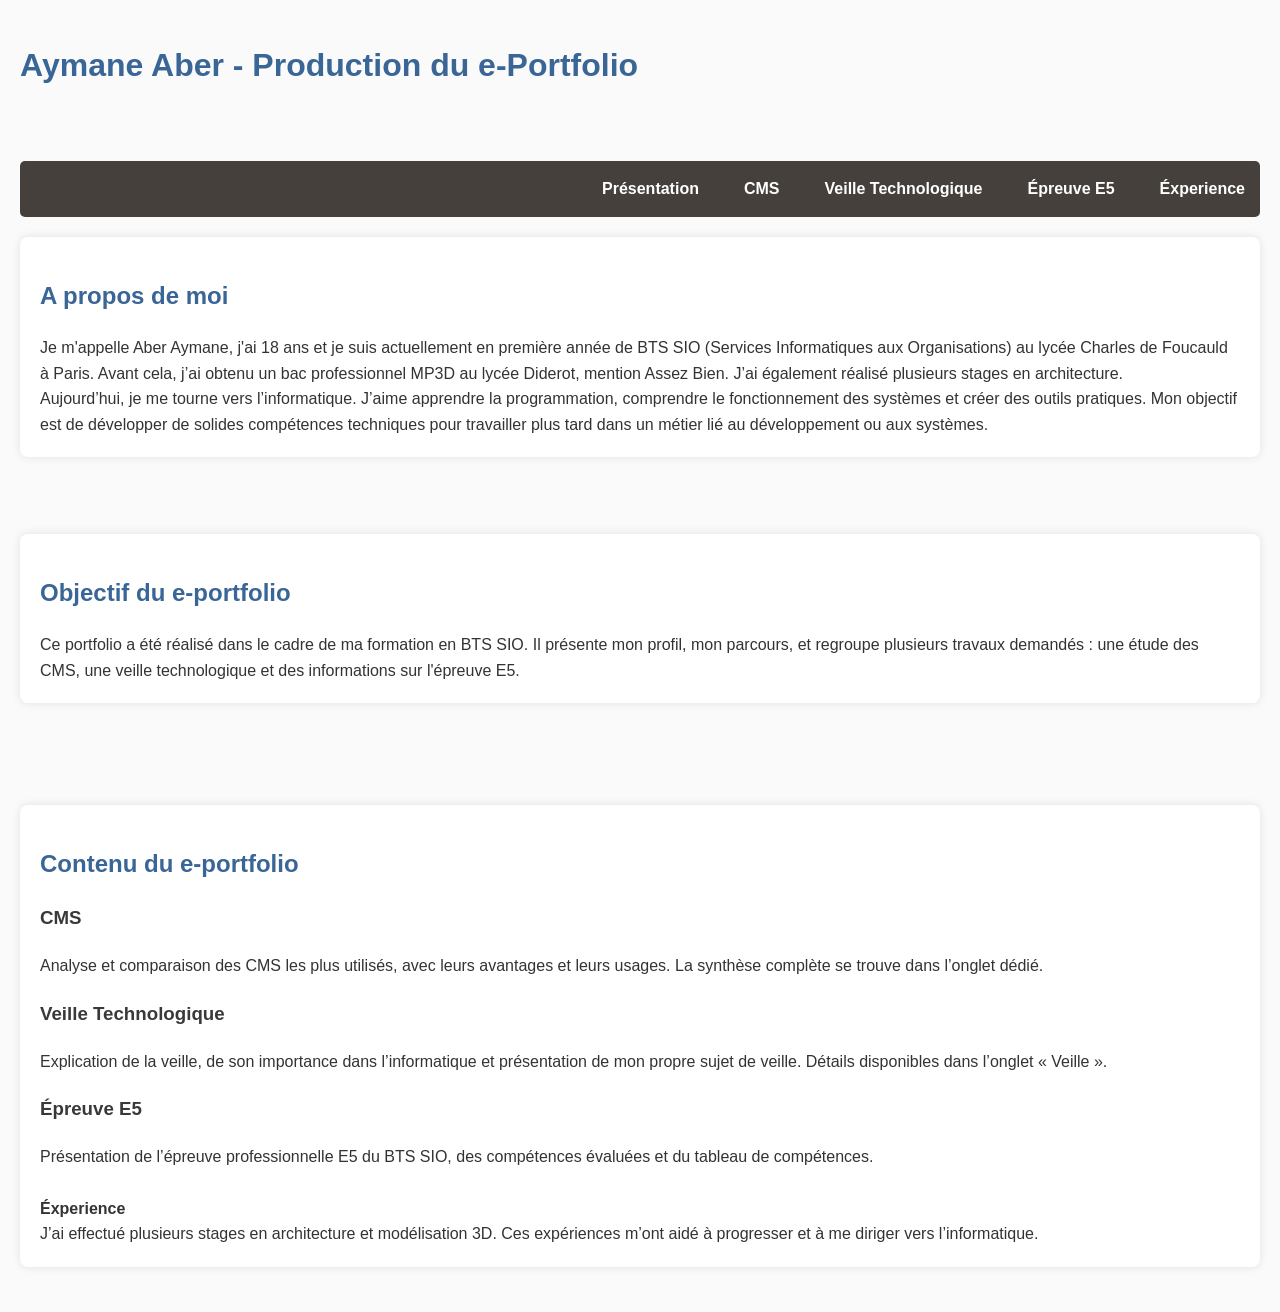
==== index.html @ 452364fb "f" ====
<!DOCTYPE html>
<html lang="fr">
<head>
    <meta charset="UTF-8">
    <meta name="viewport" content="width=device-width, initial-scale=1.0">
    <title>Portfolio Aymane Aber </title>

    <h1 style = "color: rgb(57, 102, 150);" >Aymane Aber -  Production du e-Portfolio </h1>
    <h2 style=" color:rgb(57, 102, 150);  font: sans-serif; font-size: 40px;">
        <h3 style="color:rgb(57, 102, 150);" >  <br></h3>
    </h2>
    <link rel="stylesheet" href="couleur.css">

</head>
<body>

    <nav>
        <ul>
            <li><a href="index.html">Présentation</a></li>
            <li><a href="cms.html">CMS</a></li>
            <li><a href="veille.html">Veille Technologique</a></li>
            <li><a href="e5.html">Épreuve E5</a></li>
            <li><a href="exp.html">Éxperience</a></li>
            
        </ul>
    </nav>
    
    
    <section>
        <h2 style="color: rgb(57, 102, 150);"
        >A propos de moi</h2>

       
        <p>
            Je m'appelle Aber Aymane, j'ai 18 ans et je suis actuellement en première année de BTS SIO
            (Services Informatiques aux Organisations) au lycée Charles de Foucauld à Paris.
            Avant cela, j’ai obtenu un bac professionnel MP3D au lycée Diderot, mention Assez Bien.
            J’ai également réalisé plusieurs stages en architecture.
        </p>
    
        <p>
            Aujourd’hui, je me tourne vers l’informatique. J’aime apprendre la programmation, comprendre le
            fonctionnement des systèmes et créer des outils pratiques. Mon objectif est de développer de
            solides compétences techniques pour travailler plus tard dans un métier lié au développement ou
            aux systèmes.
        </p>

    </section>
<br>
<br>

    <section>
        <h2 style = "color :rgb(57, 102, 150);" >Objectif du e-portfolio</h2>
        <p>
            Ce portfolio a été réalisé dans le cadre de ma formation en BTS SIO. Il présente mon profil, mon
            parcours, et regroupe plusieurs travaux demandés : une étude des CMS, une veille technologique et
            des informations sur l'épreuve E5.
        </p>
    </section>
    <br>
    <br>
    <br>

    <section>
        <h2 style="color: rgb(57, 102, 150);"> Contenu du e-portfolio</h2>
    
        <h3> CMS</h3>
        <p>
            Analyse et comparaison des CMS les plus utilisés, avec leurs avantages et leurs usages.
            La synthèse complète se trouve dans l’onglet dédié.
        </p>
    
        <h3> Veille Technologique</h3>
        <p>
            Explication de la veille, de son importance dans l’informatique et présentation de mon propre
            sujet de veille. Détails disponibles dans l’onglet « Veille ».
        </p>
    
        <h3> Épreuve E5</h3>
        <p>
            Présentation de l’épreuve professionnelle E5 du BTS SIO, des compétences évaluées et du tableau
            de compétences.
        </p>
        <br>

        <h4> Éxperience</h4>
        <p>
            J’ai effectué plusieurs stages en architecture et modélisation 3D. Ces expériences
             m’ont aidé à progresser et à me diriger vers l’informatique.
        </p>
    </section>
---- couleur.css ----
/* ------------------------------
   RESET BASIQUE
--------------------------------*/
* {
    margin: 0;
    padding: 0;
    box-sizing: border-box;
}

/* ------------------------------
   STYLES GÉNÉRAUX
--------------------------------*/
body {
    font-family: Arial, sans-serif;
    background: #fafafa;
    color: #333;
    line-height: 1.6;
    padding: 20px;
}

/* ------------------------------
   NAVIGATION
--------------------------------*/
nav {
    background: #46403c;
    padding: 15px;
    margin-bottom: 20px;
    border-radius: 5px;
}

nav ul {
    display: flex;
    list-style: none;
    gap: 25px;
    justify-content: flex-end;
}

nav ul li a {
    color: white;
    text-decoration: none;
    font-weight: bold;
}

nav ul li a:hover {
    text-decoration: underline;
}

/* ------------------------------
   TITRES
--------------------------------*/
h1, h2, h3 {
    color: #3b3839;
    margin-bottom: 20px;
    margin-top: 20px;
}

/* ------------------------------
   SECTIONS
--------------------------------*/
section {
    background: white;
    padding: 20px;
    border-radius: 8px;
    margin-bottom: 25px;
    box-shadow: 0 0 10px rgba(0,0,0,0.1);
}

/* ------------------------------
   LISTES
--------------------------------*/
ul, li {
    margin-left: 20px;
}

/* ------------------------------
   TABLEAUX / IMAGES
--------------------------------*/
img {
    max-width: 100%;
    display: block;
    margin: auto;
}
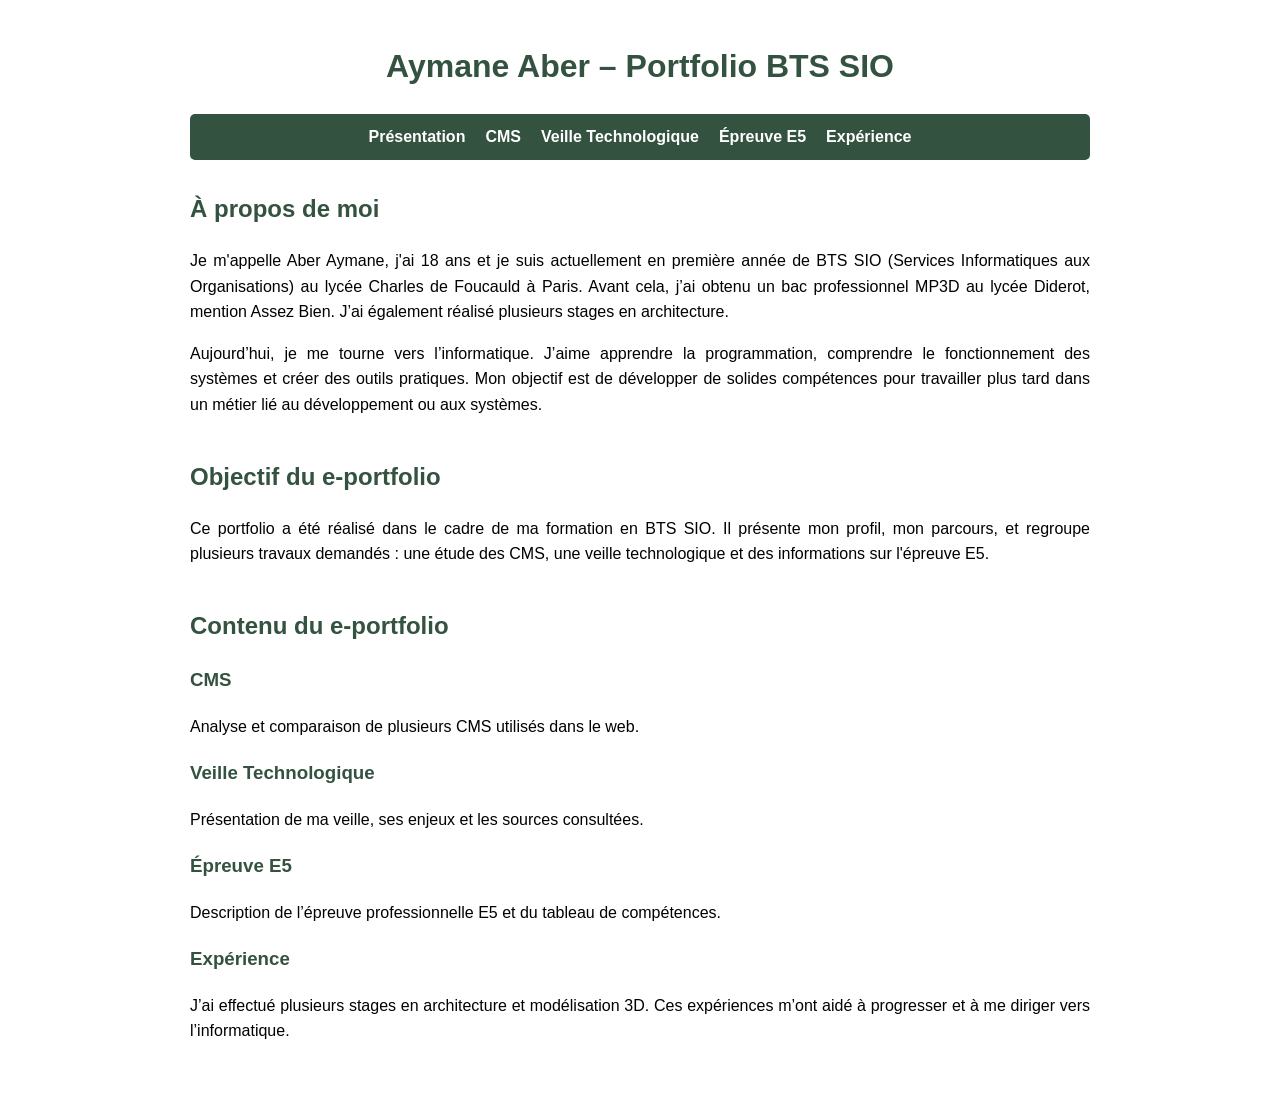
==== commit e88507b1: "changement" ====
--- a/index.html
+++ b/index.html
@@ -3,16 +3,17 @@
 <head>
     <meta charset="UTF-8">
     <meta name="viewport" content="width=device-width, initial-scale=1.0">
-    <title>Portfolio Aymane Aber </title>
+    <title>Portfolio • Aymane Aber</title>
 
-    <h1 style = "color: rgb(57, 102, 150);" >Aymane Aber -  Production du e-Portfolio </h1>
-    <h2 style=" color:rgb(57, 102, 150);  font: sans-serif; font-size: 40px;">
-        <h3 style="color:rgb(57, 102, 150);" >  <br></h3>
-    </h2>
     <link rel="stylesheet" href="couleur.css">
+</head>
 
-</head>
 <body>
+    <header>
+        <h1 style="color: rgb(51, 82, 64); text-align:center;">
+            Aymane Aber – Portfolio BTS SIO
+        </h1>
+    </header>
 
     <nav>
         <ul>
@@ -20,84 +21,58 @@
             <li><a href="cms.html">CMS</a></li>
             <li><a href="veille.html">Veille Technologique</a></li>
             <li><a href="e5.html">Épreuve E5</a></li>
-            <li><a href="exp.html">Éxperience</a></li>
-            
+            <li><a href="exp.html">Expérience</a></li>
         </ul>
     </nav>
-    
-    
+
     <section>
-        <h2 style="color: rgb(57, 102, 150);"
-        >A propos de moi</h2>
+        <h2 style="color: rgb(51, 82, 64);">À propos de moi</h2>
 
-       
         <p>
-            Je m'appelle Aber Aymane, j'ai 18 ans et je suis actuellement en première année de BTS SIO
-            (Services Informatiques aux Organisations) au lycée Charles de Foucauld à Paris.
+            Je m'appelle Aber Aymane, j'ai 18 ans et je suis actuellement en première année de
+            BTS SIO (Services Informatiques aux Organisations) au lycée Charles de Foucauld à Paris.
             Avant cela, j’ai obtenu un bac professionnel MP3D au lycée Diderot, mention Assez Bien.
             J’ai également réalisé plusieurs stages en architecture.
         </p>
-    
+
         <p>
-            Aujourd’hui, je me tourne vers l’informatique. J’aime apprendre la programmation, comprendre le
-            fonctionnement des systèmes et créer des outils pratiques. Mon objectif est de développer de
-            solides compétences techniques pour travailler plus tard dans un métier lié au développement ou
-            aux systèmes.
+            Aujourd’hui, je me tourne vers l’informatique. J’aime apprendre la programmation,
+            comprendre le fonctionnement des systèmes et créer des outils pratiques. Mon objectif
+            est de développer de solides compétences pour travailler plus tard dans un métier lié
+            au développement ou aux systèmes.
         </p>
+    </section>
 
-    </section>
-<br>
-<br>
 
     <section>
-        <h2 style = "color :rgb(57, 102, 150);" >Objectif du e-portfolio</h2>
+        <h2 style="color:rgb(51, 82, 64);">Objectif du e-portfolio</h2>
+
         <p>
-            Ce portfolio a été réalisé dans le cadre de ma formation en BTS SIO. Il présente mon profil, mon
-            parcours, et regroupe plusieurs travaux demandés : une étude des CMS, une veille technologique et
-            des informations sur l'épreuve E5.
+            Ce portfolio a été réalisé dans le cadre de ma formation en BTS SIO. Il présente mon
+            profil, mon parcours, et regroupe plusieurs travaux demandés : une étude des CMS,
+            une veille technologique et des informations sur l'épreuve E5.
         </p>
     </section>
-    <br>
-    <br>
-    <br>
+
 
     <section>
-        <h2 style="color: rgb(57, 102, 150);"> Contenu du e-portfolio</h2>
-    
-        <h3> CMS</h3>
-        <p>
-            Analyse et comparaison des CMS les plus utilisés, avec leurs avantages et leurs usages.
-            La synthèse complète se trouve dans l’onglet dédié.
-        </p>
-    
-        <h3> Veille Technologique</h3>
-        <p>
-            Explication de la veille, de son importance dans l’informatique et présentation de mon propre
-            sujet de veille. Détails disponibles dans l’onglet « Veille ».
-        </p>
-    
-        <h3> Épreuve E5</h3>
-        <p>
-            Présentation de l’épreuve professionnelle E5 du BTS SIO, des compétences évaluées et du tableau
-            de compétences.
-        </p>
-        <br>
+        <h2 style="color:rgb(51, 82, 64);">Contenu du e-portfolio</h2>
 
-        <h4> Éxperience</h4>
+        <h3>CMS</h3>
+        <p>Analyse et comparaison de plusieurs CMS utilisés dans le web.</p>
+
+        <h3>Veille Technologique</h3>
+        <p>Présentation de ma veille, ses enjeux et les sources consultées.</p>
+
+        <h3>Épreuve E5</h3>
+        <p>Description de l’épreuve professionnelle E5 et du tableau de compétences.</p>
+
+        <h3>Expérience</h3>
         <p>
             J’ai effectué plusieurs stages en architecture et modélisation 3D. Ces expériences
-             m’ont aidé à progresser et à me diriger vers l’informatique.
+            m’ont aidé à progresser et à me diriger vers l’informatique.
         </p>
     </section>
-    
-   
-   
-   
-   
-   
-   
-   
-   
-   
-   
- +
+</body>
+</html>
--- a/couleur.css
+++ b/couleur.css
@@ -1,82 +1,49 @@
-/* ------------------------------
-   RESET BASIQUE
---------------------------------*/
-* {
-    margin: 0;
-    padding: 0;
-    box-sizing: border-box;
-}
-
-/* ------------------------------
-   STYLES GÉNÉRAUX
---------------------------------*/
 body {
+    margin: auto;
+    max-width: 900px;
     font-family: Arial, sans-serif;
-    background: #fafafa;
-    color: #333;
     line-height: 1.6;
     padding: 20px;
 }
 
-/* ------------------------------
-   NAVIGATION
---------------------------------*/
+/* --- NAVIGATION --- */
 nav {
-    background: #46403c;
-    padding: 15px;
-    margin-bottom: 20px;
+    background: rgb(51, 82, 64);
+    padding: 10px;
+    margin-bottom: 30px;
     border-radius: 5px;
 }
 
 nav ul {
     display: flex;
+    justify-content: center;
+    gap: 20px;
     list-style: none;
-    gap: 25px;
-    justify-content: flex-end;
+    padding: 0;
+    margin: 0;
 }
 
-nav ul li a {
+nav a {
     color: white;
     text-decoration: none;
     font-weight: bold;
 }
 
-nav ul li a:hover {
+nav a:hover {
     text-decoration: underline;
 }
 
-/* ------------------------------
-   TITRES
---------------------------------*/
+/* --- TITRES --- */
 h1, h2, h3 {
-    color: #3b3839;
-    margin-bottom: 20px;
-    margin-top: 20px;
+    color:rgb(51, 82, 64); 
 }
 
-/* ------------------------------
-   SECTIONS
---------------------------------*/
+/* --- SECTIONS --- */
 section {
-    background: white;
-    padding: 20px;
-    border-radius: 8px;
-    margin-bottom: 25px;
-    box-shadow: 0 0 10px rgba(0,0,0,0.1);
+    margin-bottom: 40px;
 }
 
-/* ------------------------------
-   LISTES
---------------------------------*/
-ul, li {
-    margin-left: 20px;
+/* --- PARAGRAPHES --- */
+p {
+    text-align: justify;
 }
-
-/* ------------------------------
-   TABLEAUX / IMAGES
---------------------------------*/
-img {
-    max-width: 100%;
-    display: block;
-    margin: auto;
-}
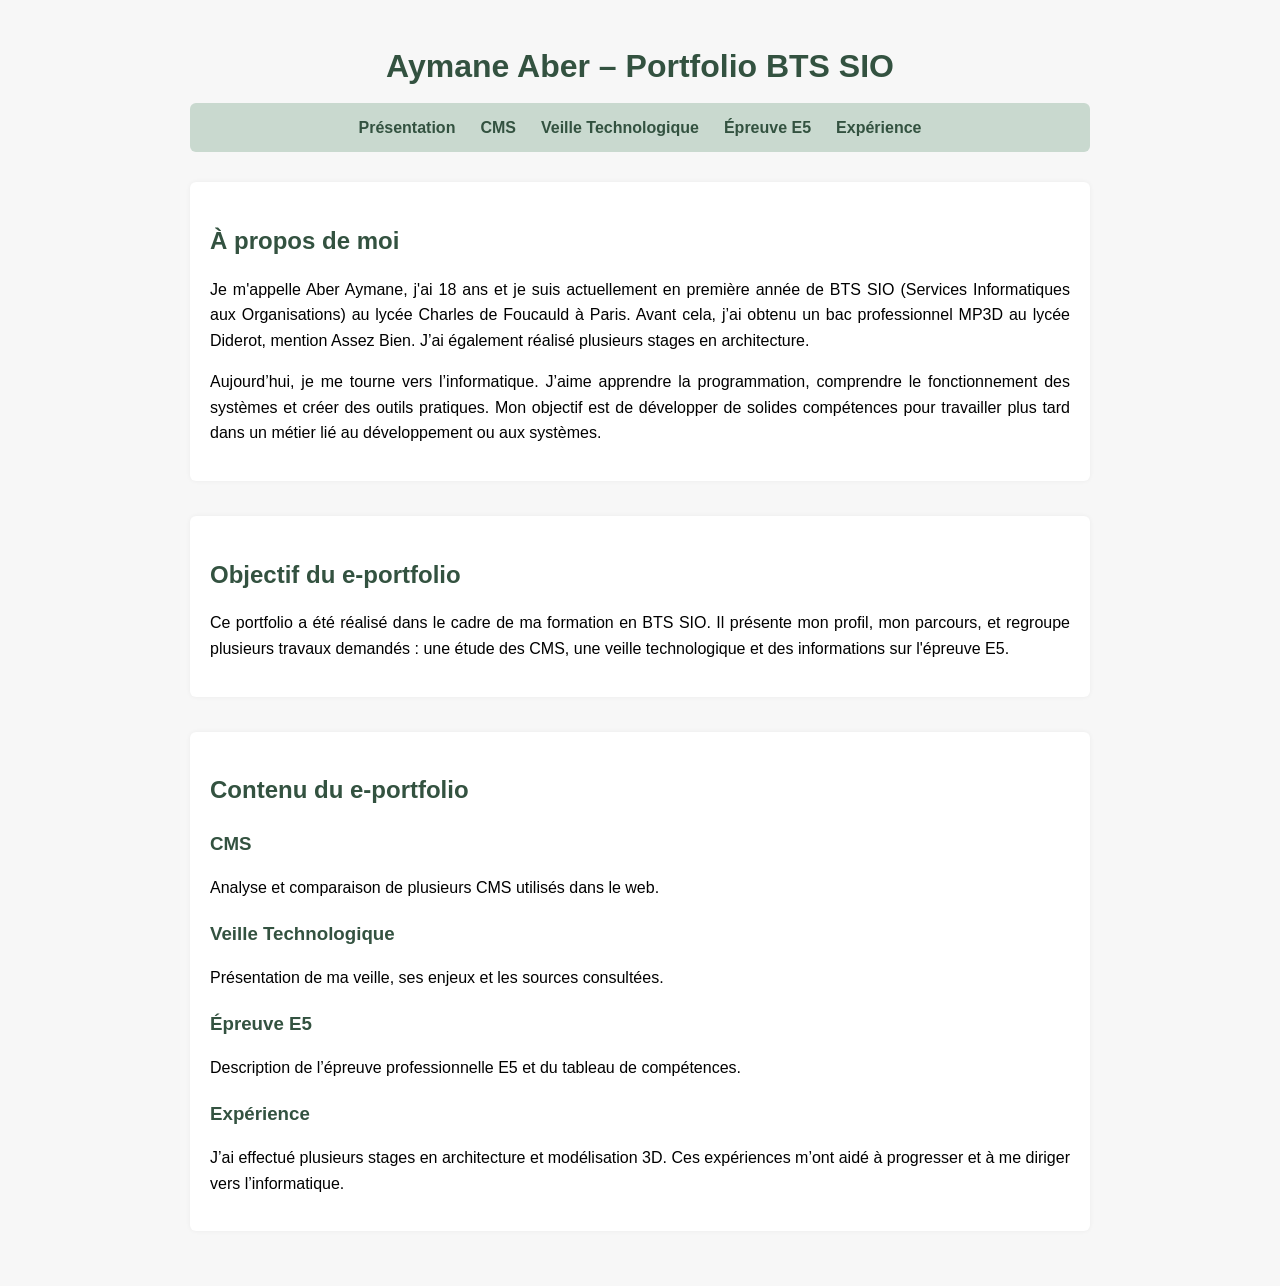
==== commit 26aed93e: "f" ====
--- a/index.html
+++ b/index.html
@@ -5,7 +5,8 @@
     <meta name="viewport" content="width=device-width, initial-scale=1.0">
     <title>Portfolio • Aymane Aber</title>
 
-    <link rel="stylesheet" href="couleur.css">
+    <link rel="stylesheet" href="couleur.css?v=2">
+
 </head>
 
 <body>
--- a/couleur.css
+++ b/couleur.css
@@ -1,49 +1,54 @@
+
 body {
     margin: auto;
     max-width: 900px;
     font-family: Arial, sans-serif;
+    background-color: #f7f7f7;   /* fond léger */
     line-height: 1.6;
     padding: 20px;
 }
 
-/* --- NAVIGATION --- */
+h1, h2, h3, h4 {
+    color: rgb(51, 82, 64); /* ton vert */
+    margin-bottom: 10px;
+}
 nav {
-    background: rgb(51, 82, 64);
-    padding: 10px;
+    background-color: #c9d9cf; /* vert clair très doux */
+    padding: 12px;
+    border-radius: 6px;
     margin-bottom: 30px;
-    border-radius: 5px;
 }
-
 nav ul {
+    list-style: none;
     display: flex;
     justify-content: center;
-    gap: 20px;
-    list-style: none;
+    gap: 25px;
+    margin: 0;
     padding: 0;
-    margin: 0;
 }
 
 nav a {
-    color: white;
     text-decoration: none;
+    color: rgb(51, 82, 64);
     font-weight: bold;
 }
 
 nav a:hover {
-    text-decoration: underline;
+    opacity: 0.7;
+}
+section {
+    background: white;
+    padding: 20px;
+    border-radius: 6px;
+    margin-bottom: 35px;
+    box-shadow: 0 0 5px rgba(0, 0, 0, 0.05);
 }
 
-/* --- TITRES --- */
-h1, h2, h3 {
-    color:rgb(51, 82, 64); 
+p {
+    text-align: justify;
+    margin-bottom: 15px;
 }
 
-/* --- SECTIONS --- */
-section {
-    margin-bottom: 40px;
+ul, ol {
+    margin-bottom: 15px;
 }
-
-/* --- PARAGRAPHES --- */
-p {
-    text-align: justify;
-}
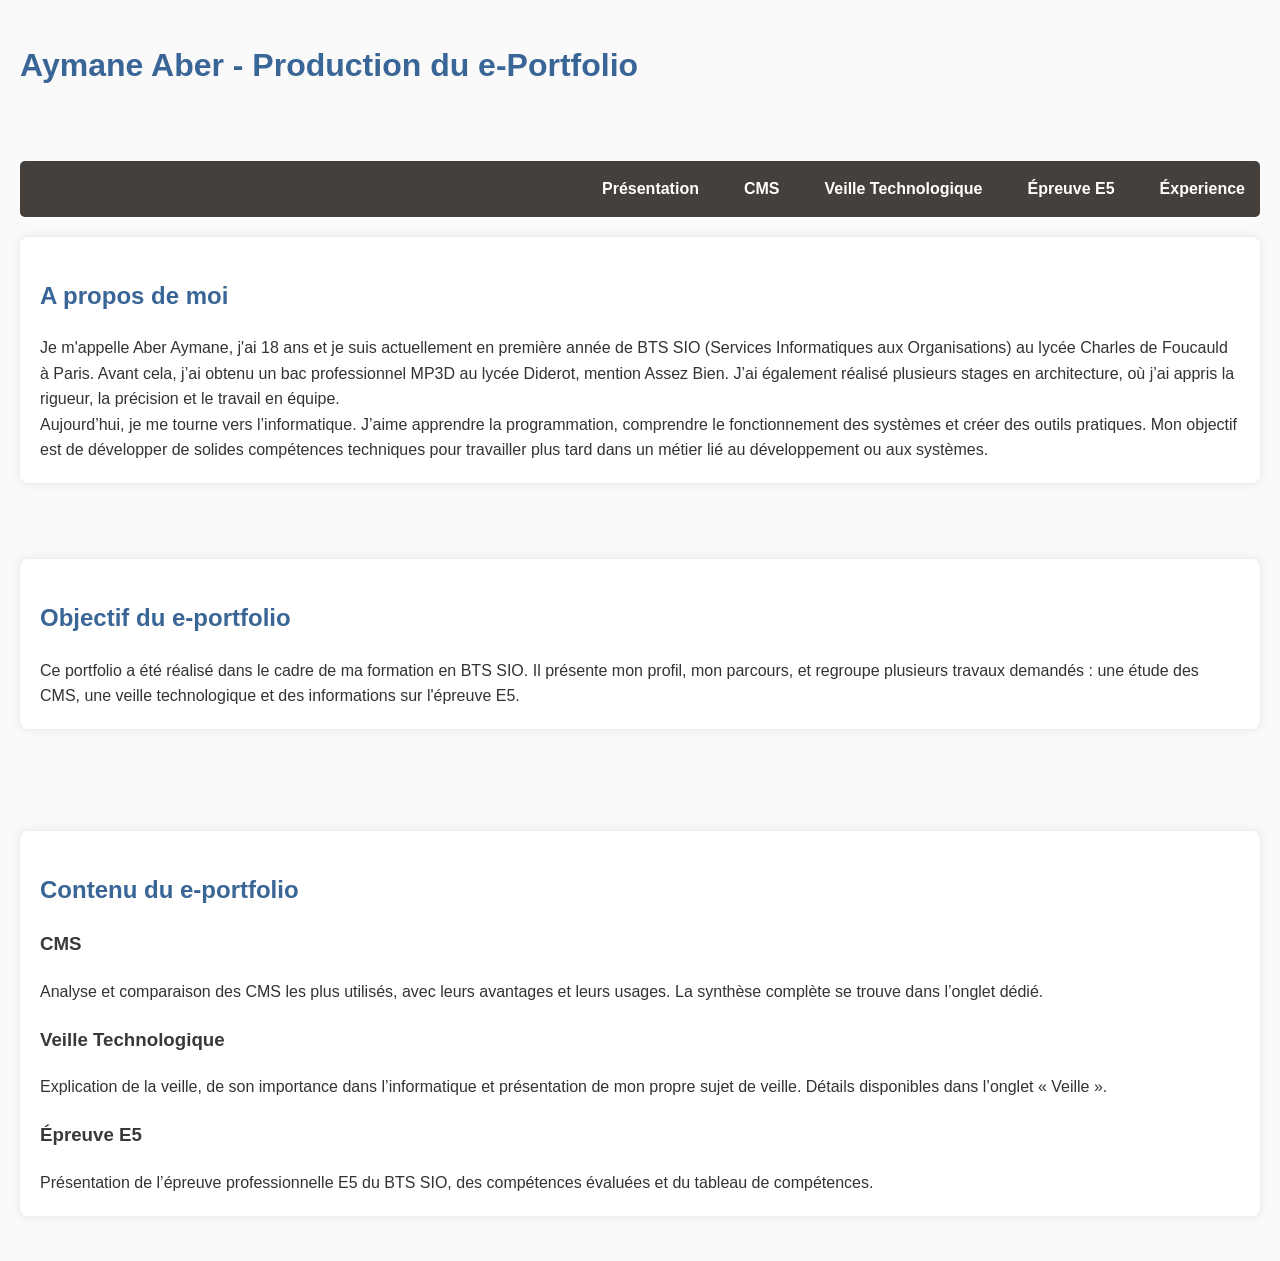
==== commit 005cb157: "fix" ====
--- a/index.html
+++ b/index.html
@@ -3,18 +3,16 @@
 <head>
     <meta charset="UTF-8">
     <meta name="viewport" content="width=device-width, initial-scale=1.0">
-    <title>Portfolio • Aymane Aber</title>
+    <title>Portfolio Aymane Aber </title>
 
-    <link rel="stylesheet" href="couleur.css?v=2">
+    <h1 style = "color: rgb(57, 102, 150);" >Aymane Aber -  Production du e-Portfolio </h1>
+    <h2 style=" color:rgb(57, 102, 150);  font: sans-serif; font-size: 40px;">
+        <h3 style="color:rgb(57, 102, 150);" >  <br></h3>
+    </h2>
+    <link rel="stylesheet" href="couleur.css">
 
 </head>
-
 <body>
-    <header>
-        <h1 style="color: rgb(51, 82, 64); text-align:center;">
-            Aymane Aber – Portfolio BTS SIO
-        </h1>
-    </header>
 
     <nav>
         <ul>
@@ -22,58 +20,78 @@
             <li><a href="cms.html">CMS</a></li>
             <li><a href="veille.html">Veille Technologique</a></li>
             <li><a href="e5.html">Épreuve E5</a></li>
-            <li><a href="exp.html">Expérience</a></li>
+            <li><a href="exp.html">Éxperience</a></li>
+            
         </ul>
     </nav>
+    
+    
+    <section>
+        <h2 style="color: rgb(57, 102, 150);"
+        >A propos de moi</h2>
+
+       
+        <p>
+            Je m'appelle Aber Aymane, j'ai 18 ans et je suis actuellement en première année de BTS SIO
+            (Services Informatiques aux Organisations) au lycée Charles de Foucauld à Paris.
+            Avant cela, j’ai obtenu un bac professionnel MP3D au lycée Diderot, mention Assez Bien.
+            J’ai également réalisé plusieurs stages en architecture, où j’ai appris la rigueur, la précision
+            et le travail en équipe.
+        </p>
+    
+        <p>
+            Aujourd’hui, je me tourne vers l’informatique. J’aime apprendre la programmation, comprendre le
+            fonctionnement des systèmes et créer des outils pratiques. Mon objectif est de développer de
+            solides compétences techniques pour travailler plus tard dans un métier lié au développement ou
+            aux systèmes.
+        </p>
+
+    </section>
+<br>
+<br>
 
     <section>
-        <h2 style="color: rgb(51, 82, 64);">À propos de moi</h2>
-
+        <h2 style = "color :rgb(57, 102, 150);" >Objectif du e-portfolio</h2>
         <p>
-            Je m'appelle Aber Aymane, j'ai 18 ans et je suis actuellement en première année de
-            BTS SIO (Services Informatiques aux Organisations) au lycée Charles de Foucauld à Paris.
-            Avant cela, j’ai obtenu un bac professionnel MP3D au lycée Diderot, mention Assez Bien.
-            J’ai également réalisé plusieurs stages en architecture.
-        </p>
-
-        <p>
-            Aujourd’hui, je me tourne vers l’informatique. J’aime apprendre la programmation,
-            comprendre le fonctionnement des systèmes et créer des outils pratiques. Mon objectif
-            est de développer de solides compétences pour travailler plus tard dans un métier lié
-            au développement ou aux systèmes.
+            Ce portfolio a été réalisé dans le cadre de ma formation en BTS SIO. Il présente mon profil, mon
+            parcours, et regroupe plusieurs travaux demandés : une étude des CMS, une veille technologique et
+            des informations sur l'épreuve E5.
         </p>
     </section>
-
+    <br>
+    <br>
+    <br>
 
     <section>
-        <h2 style="color:rgb(51, 82, 64);">Objectif du e-portfolio</h2>
-
+        <h2 style="color: rgb(57, 102, 150);"> Contenu du e-portfolio</h2>
+    
+        <h3> CMS</h3>
         <p>
-            Ce portfolio a été réalisé dans le cadre de ma formation en BTS SIO. Il présente mon
-            profil, mon parcours, et regroupe plusieurs travaux demandés : une étude des CMS,
-            une veille technologique et des informations sur l'épreuve E5.
+            Analyse et comparaison des CMS les plus utilisés, avec leurs avantages et leurs usages.
+            La synthèse complète se trouve dans l’onglet dédié.
+        </p>
+    
+        <h3> Veille Technologique</h3>
+        <p>
+            Explication de la veille, de son importance dans l’informatique et présentation de mon propre
+            sujet de veille. Détails disponibles dans l’onglet « Veille ».
+        </p>
+    
+        <h3> Épreuve E5</h3>
+        <p>
+            Présentation de l’épreuve professionnelle E5 du BTS SIO, des compétences évaluées et du tableau
+            de compétences.
         </p>
     </section>
-
-
-    <section>
-        <h2 style="color:rgb(51, 82, 64);">Contenu du e-portfolio</h2>
-
-        <h3>CMS</h3>
-        <p>Analyse et comparaison de plusieurs CMS utilisés dans le web.</p>
-
-        <h3>Veille Technologique</h3>
-        <p>Présentation de ma veille, ses enjeux et les sources consultées.</p>
-
-        <h3>Épreuve E5</h3>
-        <p>Description de l’épreuve professionnelle E5 et du tableau de compétences.</p>
-
-        <h3>Expérience</h3>
-        <p>
-            J’ai effectué plusieurs stages en architecture et modélisation 3D. Ces expériences
-            m’ont aidé à progresser et à me diriger vers l’informatique.
-        </p>
-    </section>
-
-</body>
-</html>
+    
+   
+   
+   
+   
+   
+   
+   
+   
+   
+   
+ 
--- a/couleur.css
+++ b/couleur.css
@@ -1,54 +1,82 @@
+/* ------------------------------
+   RESET BASIQUE
+--------------------------------*/
+* {
+    margin: 0;
+    padding: 0;
+    box-sizing: border-box;
+}
 
+/* ------------------------------
+   STYLES GÉNÉRAUX
+--------------------------------*/
 body {
-    margin: auto;
-    max-width: 900px;
     font-family: Arial, sans-serif;
-    background-color: #f7f7f7;   /* fond léger */
+    background: #fafafa;
+    color: #333;
     line-height: 1.6;
     padding: 20px;
 }
 
-h1, h2, h3, h4 {
-    color: rgb(51, 82, 64); /* ton vert */
-    margin-bottom: 10px;
-}
+/* ------------------------------
+   NAVIGATION
+--------------------------------*/
 nav {
-    background-color: #c9d9cf; /* vert clair très doux */
-    padding: 12px;
-    border-radius: 6px;
-    margin-bottom: 30px;
-}
-nav ul {
-    list-style: none;
-    display: flex;
-    justify-content: center;
-    gap: 25px;
-    margin: 0;
-    padding: 0;
+    background: #46403c;
+    padding: 15px;
+    margin-bottom: 20px;
+    border-radius: 5px;
 }
 
-nav a {
+nav ul {
+    display: flex;
+    list-style: none;
+    gap: 25px;
+    justify-content: flex-end;
+}
+
+nav ul li a {
+    color: white;
     text-decoration: none;
-    color: rgb(51, 82, 64);
     font-weight: bold;
 }
 
-nav a:hover {
-    opacity: 0.7;
+nav ul li a:hover {
+    text-decoration: underline;
 }
+
+/* ------------------------------
+   TITRES
+--------------------------------*/
+h1, h2, h3 {
+    color: #3b3839;
+    margin-bottom: 20px;
+    margin-top: 20px;
+}
+
+/* ------------------------------
+   SECTIONS
+--------------------------------*/
 section {
     background: white;
     padding: 20px;
-    border-radius: 6px;
-    margin-bottom: 35px;
-    box-shadow: 0 0 5px rgba(0, 0, 0, 0.05);
+    border-radius: 8px;
+    margin-bottom: 25px;
+    box-shadow: 0 0 10px rgba(0,0,0,0.1);
 }
 
-p {
-    text-align: justify;
-    margin-bottom: 15px;
+/* ------------------------------
+   LISTES
+--------------------------------*/
+ul, li {
+    margin-left: 20px;
 }
 
-ul, ol {
-    margin-bottom: 15px;
+/* ------------------------------
+   TABLEAUX / IMAGES
+--------------------------------*/
+img {
+    max-width: 100%;
+    display: block;
+    margin: auto;
 }
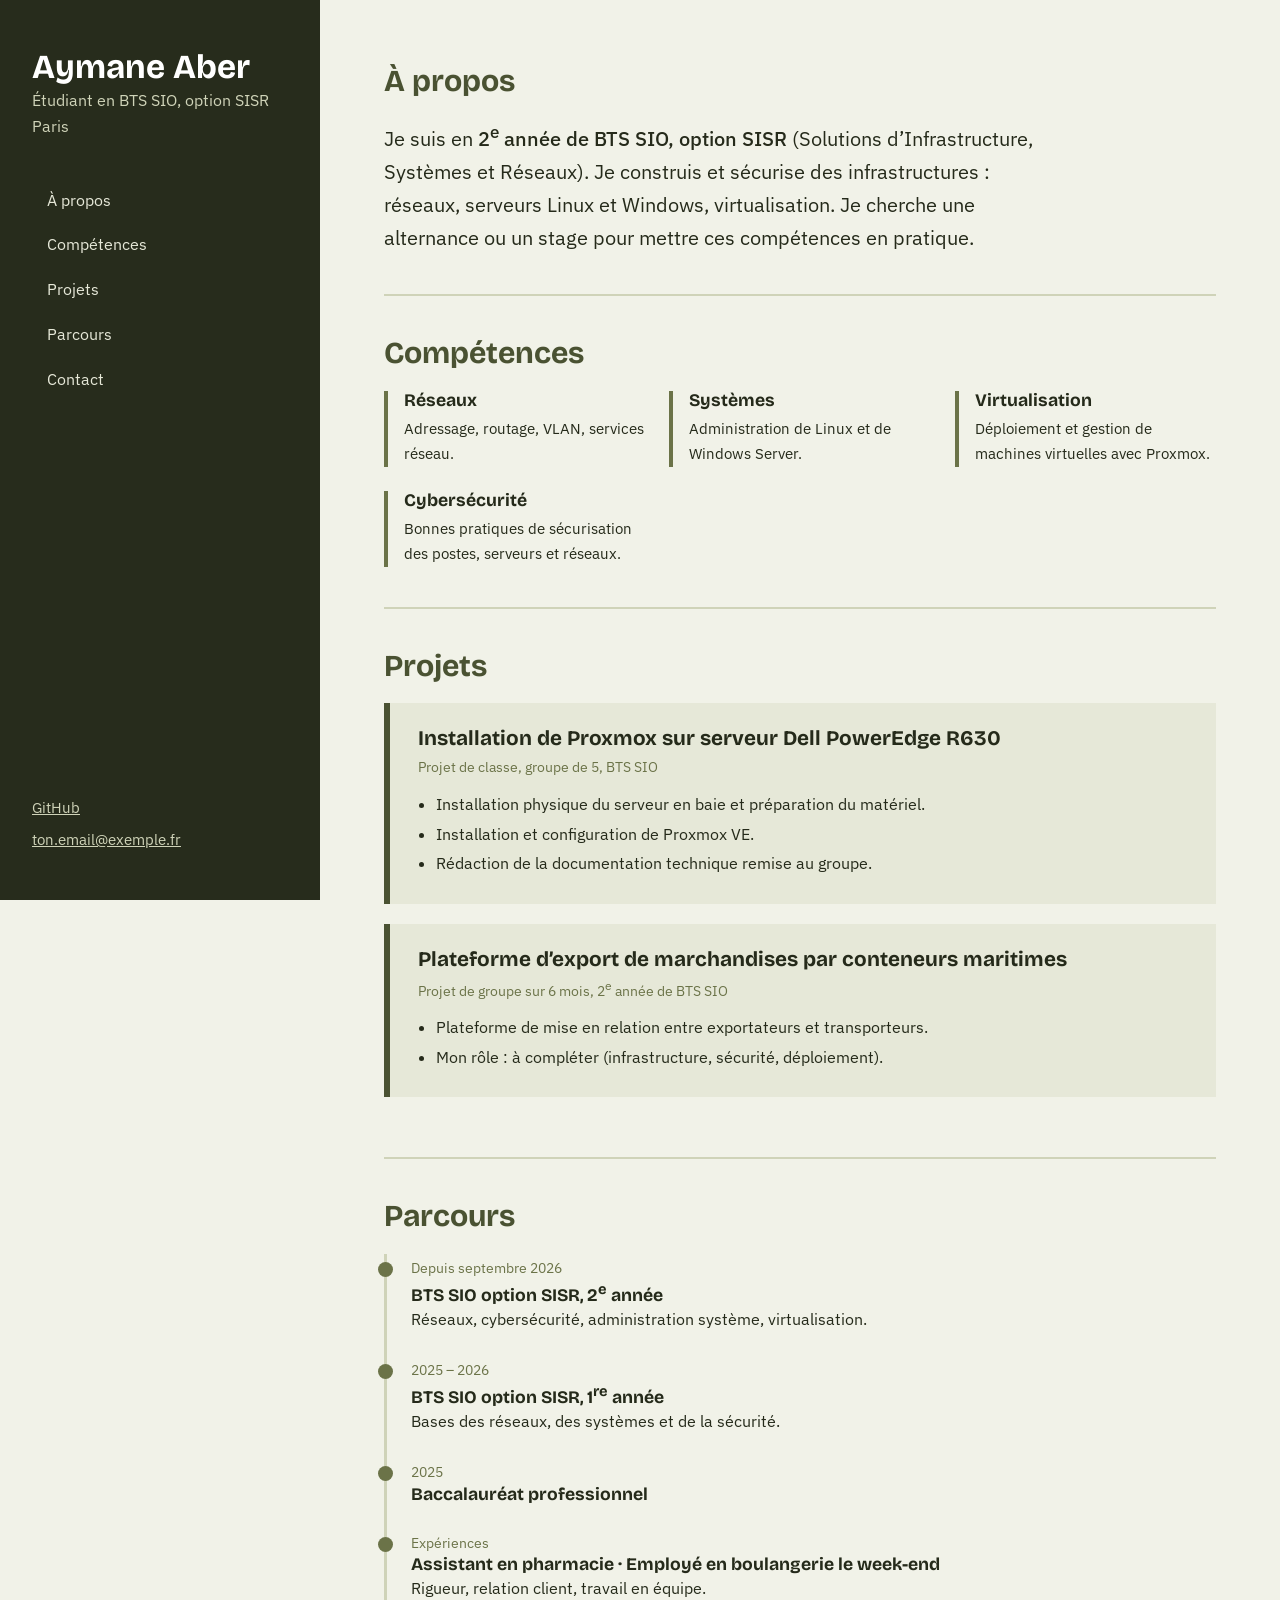
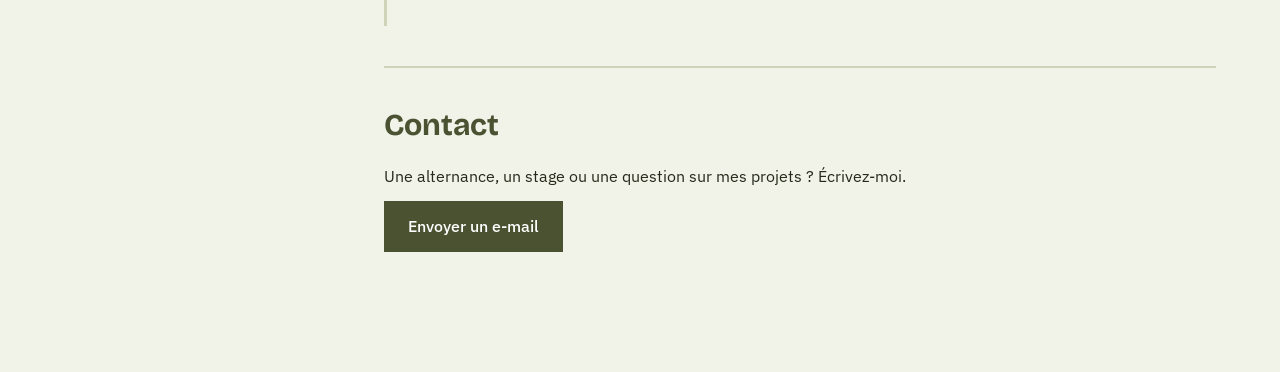
==== commit 1d7661ef: "Add files via upload" ====
--- a/index.html
+++ b/index.html
@@ -1,97 +1,142 @@
 <!DOCTYPE html>
 <html lang="fr">
 <head>
-    <meta charset="UTF-8">
-    <meta name="viewport" content="width=device-width, initial-scale=1.0">
-    <title>Portfolio Aymane Aber </title>
+<meta charset="utf-8">
+<meta name="viewport" content="width=device-width, initial-scale=1">
+<title>Aymane Aber – Portfolio BTS SIO SISR</title>
+<meta name="description" content="Portfolio d’Aymane Aber, étudiant en BTS SIO option SISR : réseaux, systèmes, virtualisation et cybersécurité.">
+<link rel="preconnect" href="https://fonts.googleapis.com">
+<link rel="preconnect" href="https://fonts.gstatic.com" crossorigin>
+<link href="https://fonts.googleapis.com/css2?family=Bricolage+Grotesque:wght@500;700&family=IBM+Plex+Sans:wght@400;500&display=swap" rel="stylesheet">
+<style>
+:root{
+  --kaki-900:#272c1c; --kaki-700:#4a5232; --kaki-500:#6b7348;
+  --sauge-200:#cfd3b8; --sauge-100:#e6e8d8; --sauge-50:#f1f2e8;
+  --texte:#252a1a; --lien:#4a5232;
+}
+*{box-sizing:border-box;margin:0}
+html{scroll-behavior:smooth}
+body{font-family:"IBM Plex Sans",system-ui,sans-serif;background:var(--sauge-50);color:var(--texte);line-height:1.65;display:grid;grid-template-columns:320px 1fr;min-height:100vh}
+h1,h2,h3{font-family:"Bricolage Grotesque",system-ui,sans-serif;line-height:1.15}
+a{color:var(--lien)}
+a:focus-visible,button:focus-visible{outline:3px solid var(--kaki-500);outline-offset:3px}
 
-    <h1 style = "color: rgb(57, 102, 150);" >Aymane Aber -  Production du e-Portfolio </h1>
-    <h2 style=" color:rgb(57, 102, 150);  font: sans-serif; font-size: 40px;">
-        <h3 style="color:rgb(57, 102, 150);" >  <br></h3>
-    </h2>
-    <link rel="stylesheet" href="couleur.css">
+aside{background:var(--kaki-900);color:var(--sauge-100);padding:3rem 2rem;position:sticky;top:0;height:100vh;display:flex;flex-direction:column;gap:1.5rem}
+aside h1{font-size:2.1rem;color:#fff}
+aside .role{color:var(--sauge-200)}
+aside nav{display:flex;flex-direction:column;gap:.25rem;margin-top:1rem}
+aside nav a{color:var(--sauge-100);text-decoration:none;padding:.45rem .75rem;border-left:3px solid transparent}
+aside nav a:hover{border-left-color:var(--kaki-500);background:rgba(255,255,255,.06)}
+aside .liens{margin-top:auto;display:flex;flex-direction:column;gap:.4rem;font-size:.95rem}
+aside .liens a{color:var(--sauge-200)}
 
+main{padding:4rem 4rem 5rem;max-width:62rem}
+section{padding:2.5rem 0;border-top:2px solid var(--sauge-200)}
+section:first-child{border-top:0;padding-top:0}
+h2{font-size:1.9rem;color:var(--kaki-700);margin-bottom:1.25rem}
+.intro{font-size:1.25rem;max-width:42rem}
+.intro strong{font-weight:500}
+
+.competences{display:grid;grid-template-columns:repeat(auto-fit,minmax(14rem,1fr));gap:1.5rem}
+.competences div{border-left:4px solid var(--kaki-500);padding-left:1rem}
+.competences h3{font-size:1.1rem;margin-bottom:.35rem}
+.competences p{font-size:.95rem}
+
+.projet{background:var(--sauge-100);border-left:6px solid var(--kaki-700);padding:1.5rem 1.75rem;margin-bottom:1.25rem}
+.projet h3{font-size:1.3rem;margin-bottom:.25rem}
+.projet .meta{color:var(--kaki-500);font-size:.9rem;margin-bottom:.75rem}
+.projet ul{padding-left:1.1rem}
+.projet li{margin:.2rem 0}
+
+.parcours{list-style:none;padding:0;border-left:3px solid var(--sauge-200)}
+.parcours li{padding:0 0 1.5rem 1.5rem;position:relative}
+.parcours li::before{content:"";position:absolute;left:-9px;top:.5rem;width:15px;height:15px;background:var(--kaki-500);border-radius:50%}
+.parcours .date{color:var(--kaki-500);font-size:.9rem}
+.parcours h3{font-size:1.1rem}
+
+.bouton{display:inline-block;background:var(--kaki-700);color:#fff;padding:.75rem 1.5rem;text-decoration:none;font-weight:500;margin-top:.75rem}
+.bouton:hover{background:var(--kaki-900)}
+
+@media (max-width:860px){
+  body{grid-template-columns:1fr}
+  aside{position:static;height:auto;padding:2rem 1.5rem}
+  aside nav{flex-direction:row;flex-wrap:wrap}
+  aside .liens{margin-top:0}
+  main{padding:2rem 1.5rem 4rem}
+}
+</style>
 </head>
 <body>
+<aside>
+  <div>
+    <h1>Aymane Aber</h1>
+    <p class="role">Étudiant en BTS SIO, option SISR<br>Paris</p>
+  </div>
+  <nav aria-label="Navigation principale">
+    <a href="#apropos">À propos</a>
+    <a href="#competences">Compétences</a>
+    <a href="#projets">Projets</a>
+    <a href="#parcours">Parcours</a>
+    <a href="#contact">Contact</a>
+  </nav>
+  <div class="liens">
+    <a href="https://github.com/Pekno09">GitHub</a>
+    <a href="mailto:ton.email@exemple.fr">ton.email@exemple.fr</a>
+  </div>
+</aside>
 
-    <nav>
-        <ul>
-            <li><a href="index.html">Présentation</a></li>
-            <li><a href="cms.html">CMS</a></li>
-            <li><a href="veille.html">Veille Technologique</a></li>
-            <li><a href="e5.html">Épreuve E5</a></li>
-            <li><a href="exp.html">Éxperience</a></li>
-            
-        </ul>
-    </nav>
-    
-    
-    <section>
-        <h2 style="color: rgb(57, 102, 150);"
-        >A propos de moi</h2>
+<main>
+  <section id="apropos">
+    <h2>À propos</h2>
+    <p class="intro">Je suis en <strong>2<sup>e</sup> année de BTS SIO, option SISR</strong> (Solutions d’Infrastructure, Systèmes et Réseaux). Je construis et sécurise des infrastructures : réseaux, serveurs Linux et Windows, virtualisation. Je cherche une alternance ou un stage pour mettre ces compétences en pratique.</p>
+  </section>
 
-       
-        <p>
-            Je m'appelle Aber Aymane, j'ai 18 ans et je suis actuellement en première année de BTS SIO
-            (Services Informatiques aux Organisations) au lycée Charles de Foucauld à Paris.
-            Avant cela, j’ai obtenu un bac professionnel MP3D au lycée Diderot, mention Assez Bien.
-            J’ai également réalisé plusieurs stages en architecture, où j’ai appris la rigueur, la précision
-            et le travail en équipe.
-        </p>
-    
-        <p>
-            Aujourd’hui, je me tourne vers l’informatique. J’aime apprendre la programmation, comprendre le
-            fonctionnement des systèmes et créer des outils pratiques. Mon objectif est de développer de
-            solides compétences techniques pour travailler plus tard dans un métier lié au développement ou
-            aux systèmes.
-        </p>
+  <section id="competences">
+    <h2>Compétences</h2>
+    <div class="competences">
+      <div><h3>Réseaux</h3><p>Adressage, routage, VLAN, services réseau.</p></div>
+      <div><h3>Systèmes</h3><p>Administration de Linux et de Windows Server.</p></div>
+      <div><h3>Virtualisation</h3><p>Déploiement et gestion de machines virtuelles avec Proxmox.</p></div>
+      <div><h3>Cybersécurité</h3><p>Bonnes pratiques de sécurisation des postes, serveurs et réseaux.</p></div>
+    </div>
+  </section>
 
-    </section>
-<br>
-<br>
+  <section id="projets">
+    <h2>Projets</h2>
+    <article class="projet">
+      <h3>Installation de Proxmox sur serveur Dell PowerEdge R630</h3>
+      <p class="meta">Projet de classe, groupe de 5, BTS SIO</p>
+      <ul>
+        <li>Installation physique du serveur en baie et préparation du matériel.</li>
+        <li>Installation et configuration de Proxmox VE.</li>
+        <li>Rédaction de la documentation technique remise au groupe.</li>
+      </ul>
+    </article>
+    <article class="projet">
+      <h3>Plateforme d’export de marchandises par conteneurs maritimes</h3>
+      <p class="meta">Projet de groupe sur 6 mois, 2<sup>e</sup> année de BTS SIO</p>
+      <ul>
+        <li>Plateforme de mise en relation entre exportateurs et transporteurs.</li>
+        <li>Mon rôle : à compléter (infrastructure, sécurité, déploiement).</li>
+      </ul>
+    </article>
+  </section>
 
-    <section>
-        <h2 style = "color :rgb(57, 102, 150);" >Objectif du e-portfolio</h2>
-        <p>
-            Ce portfolio a été réalisé dans le cadre de ma formation en BTS SIO. Il présente mon profil, mon
-            parcours, et regroupe plusieurs travaux demandés : une étude des CMS, une veille technologique et
-            des informations sur l'épreuve E5.
-        </p>
-    </section>
-    <br>
-    <br>
-    <br>
+  <section id="parcours">
+    <h2>Parcours</h2>
+    <ul class="parcours">
+      <li><span class="date">Depuis septembre 2026</span><h3>BTS SIO option SISR, 2<sup>e</sup> année</h3><p>Réseaux, cybersécurité, administration système, virtualisation.</p></li>
+      <li><span class="date">2025 – 2026</span><h3>BTS SIO option SISR, 1<sup>re</sup> année</h3><p>Bases des réseaux, des systèmes et de la sécurité.</p></li>
+      <li><span class="date">2025</span><h3>Baccalauréat professionnel</h3></li>
+      <li><span class="date">Expériences</span><h3>Assistant en pharmacie · Employé en boulangerie le week-end</h3><p>Rigueur, relation client, travail en équipe.</p></li>
+    </ul>
+  </section>
 
-    <section>
-        <h2 style="color: rgb(57, 102, 150);"> Contenu du e-portfolio</h2>
-    
-        <h3> CMS</h3>
-        <p>
-            Analyse et comparaison des CMS les plus utilisés, avec leurs avantages et leurs usages.
-            La synthèse complète se trouve dans l’onglet dédié.
-        </p>
-    
-        <h3> Veille Technologique</h3>
-        <p>
-            Explication de la veille, de son importance dans l’informatique et présentation de mon propre
-            sujet de veille. Détails disponibles dans l’onglet « Veille ».
-        </p>
-    
-        <h3> Épreuve E5</h3>
-        <p>
-            Présentation de l’épreuve professionnelle E5 du BTS SIO, des compétences évaluées et du tableau
-            de compétences.
-        </p>
-    </section>
-    
-   
-   
-   
-   
-   
-   
-   
-   
-   
-   
- +  <section id="contact">
+    <h2>Contact</h2>
+    <p>Une alternance, un stage ou une question sur mes projets ? Écrivez-moi.</p>
+    <a class="bouton" href="mailto:ton.email@exemple.fr">Envoyer un e-mail</a>
+  </section>
+</main>
+</body>
+</html>
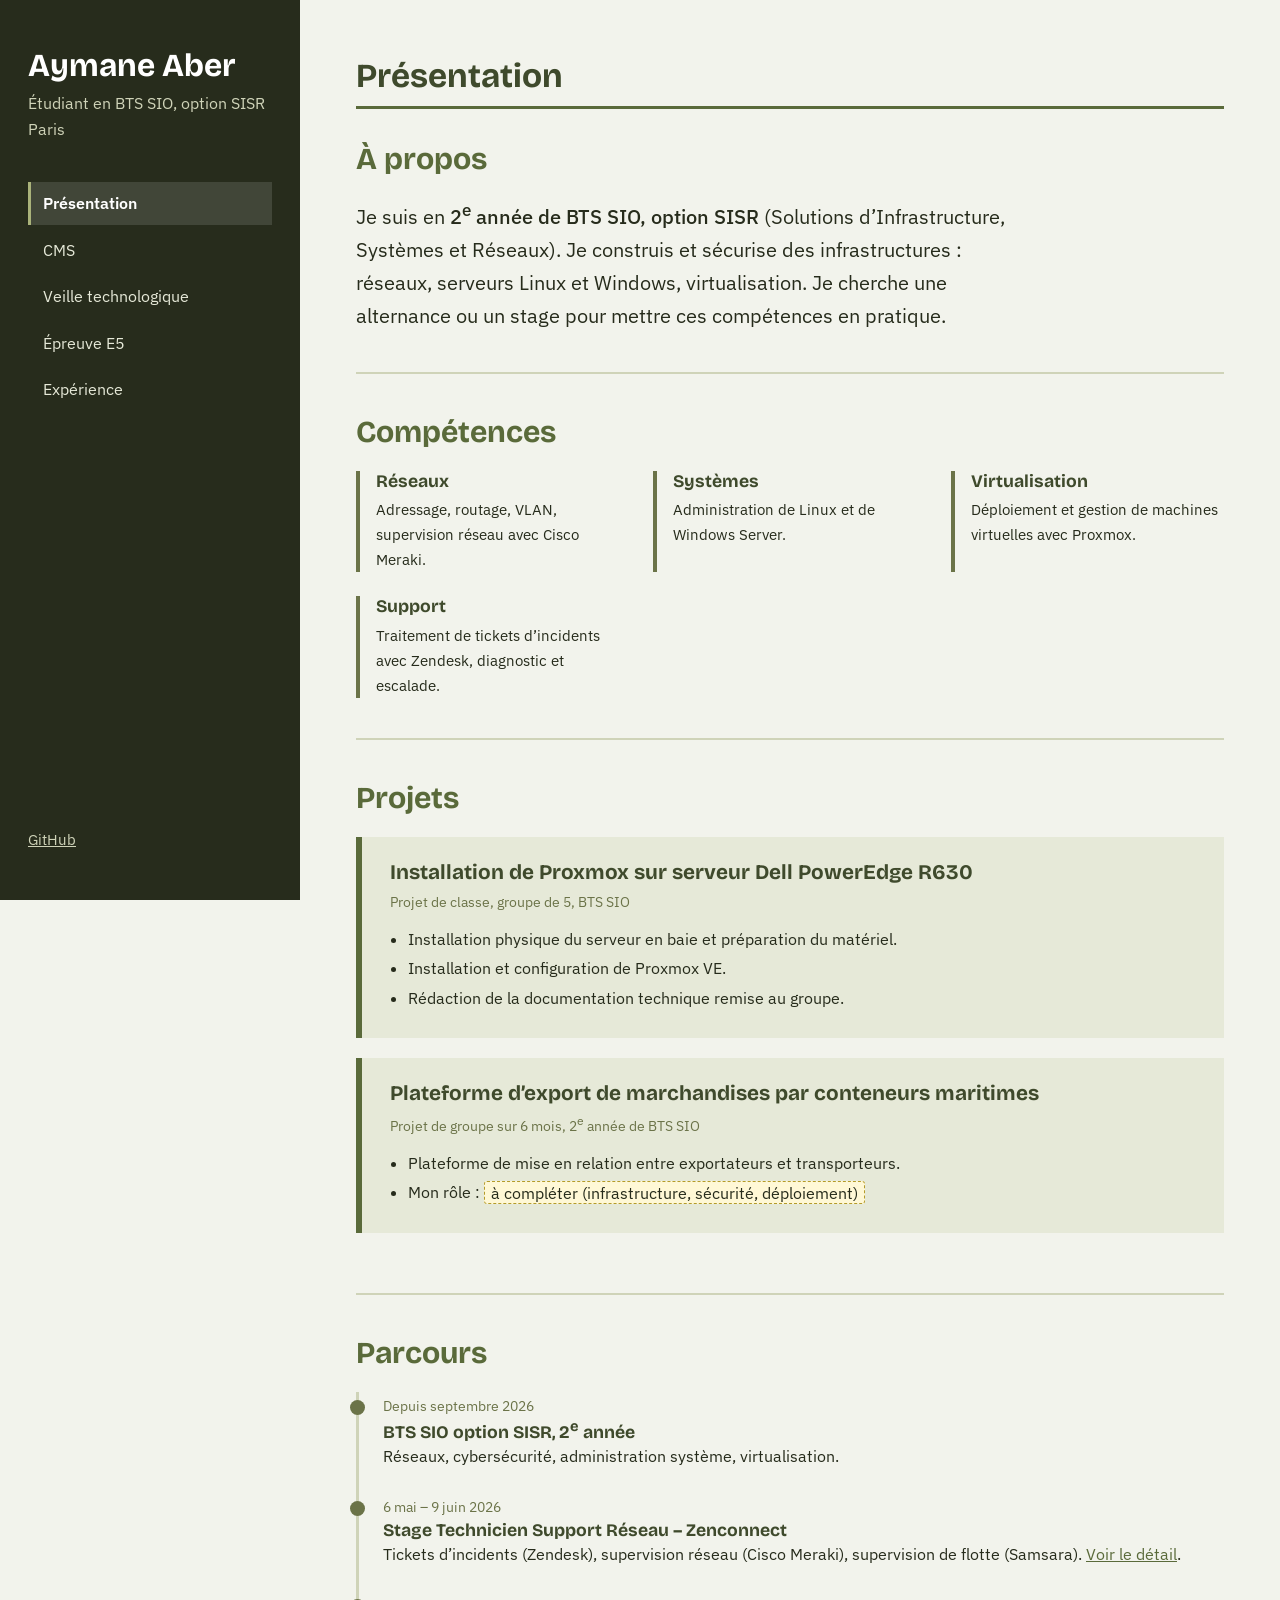
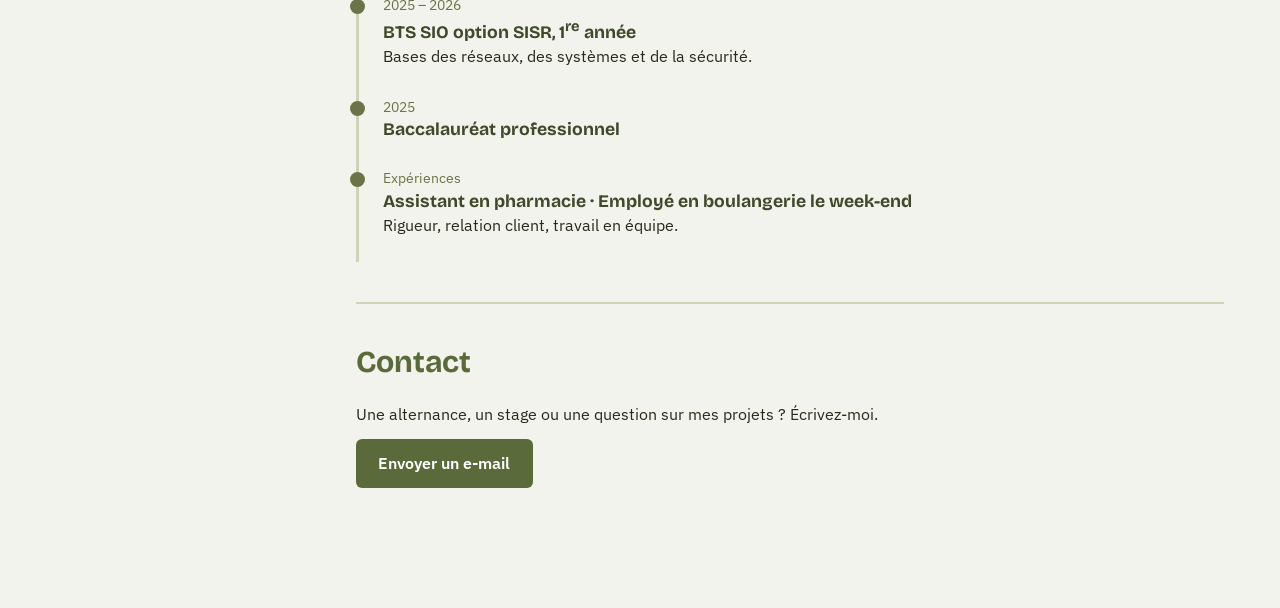
==== commit 8a4aff4b: "Refactor index.html for improved structure and styling Updated the HTML structure and styles for the" ====
--- a/index.html
+++ b/index.html
@@ -1,142 +1,87 @@
 <!DOCTYPE html>
 <html lang="fr">
 <head>
-<meta charset="utf-8">
-<meta name="viewport" content="width=device-width, initial-scale=1">
-<title>Aymane Aber – Portfolio BTS SIO SISR</title>
-<meta name="description" content="Portfolio d’Aymane Aber, étudiant en BTS SIO option SISR : réseaux, systèmes, virtualisation et cybersécurité.">
-<link rel="preconnect" href="https://fonts.googleapis.com">
-<link rel="preconnect" href="https://fonts.gstatic.com" crossorigin>
-<link href="https://fonts.googleapis.com/css2?family=Bricolage+Grotesque:wght@500;700&family=IBM+Plex+Sans:wght@400;500&display=swap" rel="stylesheet">
-<style>
-:root{
-  --kaki-900:#272c1c; --kaki-700:#4a5232; --kaki-500:#6b7348;
-  --sauge-200:#cfd3b8; --sauge-100:#e6e8d8; --sauge-50:#f1f2e8;
-  --texte:#252a1a; --lien:#4a5232;
-}
-*{box-sizing:border-box;margin:0}
-html{scroll-behavior:smooth}
-body{font-family:"IBM Plex Sans",system-ui,sans-serif;background:var(--sauge-50);color:var(--texte);line-height:1.65;display:grid;grid-template-columns:320px 1fr;min-height:100vh}
-h1,h2,h3{font-family:"Bricolage Grotesque",system-ui,sans-serif;line-height:1.15}
-a{color:var(--lien)}
-a:focus-visible,button:focus-visible{outline:3px solid var(--kaki-500);outline-offset:3px}
-
-aside{background:var(--kaki-900);color:var(--sauge-100);padding:3rem 2rem;position:sticky;top:0;height:100vh;display:flex;flex-direction:column;gap:1.5rem}
-aside h1{font-size:2.1rem;color:#fff}
-aside .role{color:var(--sauge-200)}
-aside nav{display:flex;flex-direction:column;gap:.25rem;margin-top:1rem}
-aside nav a{color:var(--sauge-100);text-decoration:none;padding:.45rem .75rem;border-left:3px solid transparent}
-aside nav a:hover{border-left-color:var(--kaki-500);background:rgba(255,255,255,.06)}
-aside .liens{margin-top:auto;display:flex;flex-direction:column;gap:.4rem;font-size:.95rem}
-aside .liens a{color:var(--sauge-200)}
-
-main{padding:4rem 4rem 5rem;max-width:62rem}
-section{padding:2.5rem 0;border-top:2px solid var(--sauge-200)}
-section:first-child{border-top:0;padding-top:0}
-h2{font-size:1.9rem;color:var(--kaki-700);margin-bottom:1.25rem}
-.intro{font-size:1.25rem;max-width:42rem}
-.intro strong{font-weight:500}
-
-.competences{display:grid;grid-template-columns:repeat(auto-fit,minmax(14rem,1fr));gap:1.5rem}
-.competences div{border-left:4px solid var(--kaki-500);padding-left:1rem}
-.competences h3{font-size:1.1rem;margin-bottom:.35rem}
-.competences p{font-size:.95rem}
-
-.projet{background:var(--sauge-100);border-left:6px solid var(--kaki-700);padding:1.5rem 1.75rem;margin-bottom:1.25rem}
-.projet h3{font-size:1.3rem;margin-bottom:.25rem}
-.projet .meta{color:var(--kaki-500);font-size:.9rem;margin-bottom:.75rem}
-.projet ul{padding-left:1.1rem}
-.projet li{margin:.2rem 0}
-
-.parcours{list-style:none;padding:0;border-left:3px solid var(--sauge-200)}
-.parcours li{padding:0 0 1.5rem 1.5rem;position:relative}
-.parcours li::before{content:"";position:absolute;left:-9px;top:.5rem;width:15px;height:15px;background:var(--kaki-500);border-radius:50%}
-.parcours .date{color:var(--kaki-500);font-size:.9rem}
-.parcours h3{font-size:1.1rem}
-
-.bouton{display:inline-block;background:var(--kaki-700);color:#fff;padding:.75rem 1.5rem;text-decoration:none;font-weight:500;margin-top:.75rem}
-.bouton:hover{background:var(--kaki-900)}
-
-@media (max-width:860px){
-  body{grid-template-columns:1fr}
-  aside{position:static;height:auto;padding:2rem 1.5rem}
-  aside nav{flex-direction:row;flex-wrap:wrap}
-  aside .liens{margin-top:0}
-  main{padding:2rem 1.5rem 4rem}
-}
-</style>
+    <meta charset="UTF-8">
+    <meta name="viewport" content="width=device-width, initial-scale=1.0">
+    <title>Aymane Aber – Portfolio BTS SIO SISR</title>
+    <meta name="description" content="Portfolio d’Aymane Aber, étudiant en BTS SIO option SISR : réseaux, systèmes, virtualisation et cybersécurité.">
+    <link rel="stylesheet" href="couleur.css">
 </head>
 <body>
+
 <aside>
-  <div>
-    <h1>Aymane Aber</h1>
-    <p class="role">Étudiant en BTS SIO, option SISR<br>Paris</p>
-  </div>
-  <nav aria-label="Navigation principale">
-    <a href="#apropos">À propos</a>
-    <a href="#competences">Compétences</a>
-    <a href="#projets">Projets</a>
-    <a href="#parcours">Parcours</a>
-    <a href="#contact">Contact</a>
-  </nav>
-  <div class="liens">
-    <a href="https://github.com/Pekno09">GitHub</a>
-    <a href="mailto:ton.email@exemple.fr">ton.email@exemple.fr</a>
-  </div>
+    <div>
+        <p class="nom">Aymane Aber</p>
+        <p class="role">Étudiant en BTS SIO, option SISR<br>Paris</p>
+    </div>
+
+    <nav aria-label="Navigation principale">
+        <a href="index.html" aria-current="page">Présentation</a>
+        <a href="cms.html">CMS</a>
+        <a href="veille.html">Veille technologique</a>
+        <a href="e5.html">Épreuve E5</a>
+        <a href="exp.html">Expérience</a>
+    </nav>
+
+    <p class="liens"><a href="https://github.com/Pekno09">GitHub</a></p>
 </aside>
 
-<main>
-  <section id="apropos">
-    <h2>À propos</h2>
-    <p class="intro">Je suis en <strong>2<sup>e</sup> année de BTS SIO, option SISR</strong> (Solutions d’Infrastructure, Systèmes et Réseaux). Je construis et sécurise des infrastructures : réseaux, serveurs Linux et Windows, virtualisation. Je cherche une alternance ou un stage pour mettre ces compétences en pratique.</p>
-  </section>
+<main class="accueil">
+    <h1>Présentation</h1>
 
-  <section id="competences">
-    <h2>Compétences</h2>
-    <div class="competences">
-      <div><h3>Réseaux</h3><p>Adressage, routage, VLAN, services réseau.</p></div>
-      <div><h3>Systèmes</h3><p>Administration de Linux et de Windows Server.</p></div>
-      <div><h3>Virtualisation</h3><p>Déploiement et gestion de machines virtuelles avec Proxmox.</p></div>
-      <div><h3>Cybersécurité</h3><p>Bonnes pratiques de sécurisation des postes, serveurs et réseaux.</p></div>
-    </div>
-  </section>
+    <section id="apropos">
+        <h2>À propos</h2>
+        <p class="intro">Je suis en <strong>2<sup>e</sup> année de BTS SIO, option SISR</strong> (Solutions d’Infrastructure, Systèmes et Réseaux). Je construis et sécurise des infrastructures : réseaux, serveurs Linux et Windows, virtualisation. Je cherche une alternance ou un stage pour mettre ces compétences en pratique.</p>
+    </section>
 
-  <section id="projets">
-    <h2>Projets</h2>
-    <article class="projet">
-      <h3>Installation de Proxmox sur serveur Dell PowerEdge R630</h3>
-      <p class="meta">Projet de classe, groupe de 5, BTS SIO</p>
-      <ul>
-        <li>Installation physique du serveur en baie et préparation du matériel.</li>
-        <li>Installation et configuration de Proxmox VE.</li>
-        <li>Rédaction de la documentation technique remise au groupe.</li>
-      </ul>
-    </article>
-    <article class="projet">
-      <h3>Plateforme d’export de marchandises par conteneurs maritimes</h3>
-      <p class="meta">Projet de groupe sur 6 mois, 2<sup>e</sup> année de BTS SIO</p>
-      <ul>
-        <li>Plateforme de mise en relation entre exportateurs et transporteurs.</li>
-        <li>Mon rôle : à compléter (infrastructure, sécurité, déploiement).</li>
-      </ul>
-    </article>
-  </section>
+    <section id="competences">
+        <h2>Compétences</h2>
+        <div class="competences">
+            <div><h3>Réseaux</h3><p>Adressage, routage, VLAN, supervision réseau avec Cisco Meraki.</p></div>
+            <div><h3>Systèmes</h3><p>Administration de Linux et de Windows Server.</p></div>
+            <div><h3>Virtualisation</h3><p>Déploiement et gestion de machines virtuelles avec Proxmox.</p></div>
+            <div><h3>Support</h3><p>Traitement de tickets d’incidents avec Zendesk, diagnostic et escalade.</p></div>
+        </div>
+    </section>
 
-  <section id="parcours">
-    <h2>Parcours</h2>
-    <ul class="parcours">
-      <li><span class="date">Depuis septembre 2026</span><h3>BTS SIO option SISR, 2<sup>e</sup> année</h3><p>Réseaux, cybersécurité, administration système, virtualisation.</p></li>
-      <li><span class="date">2025 – 2026</span><h3>BTS SIO option SISR, 1<sup>re</sup> année</h3><p>Bases des réseaux, des systèmes et de la sécurité.</p></li>
-      <li><span class="date">2025</span><h3>Baccalauréat professionnel</h3></li>
-      <li><span class="date">Expériences</span><h3>Assistant en pharmacie · Employé en boulangerie le week-end</h3><p>Rigueur, relation client, travail en équipe.</p></li>
-    </ul>
-  </section>
+    <section id="projets">
+        <h2>Projets</h2>
+        <article class="projet">
+            <h3>Installation de Proxmox sur serveur Dell PowerEdge R630</h3>
+            <p class="meta">Projet de classe, groupe de 5, BTS SIO</p>
+            <ul>
+                <li>Installation physique du serveur en baie et préparation du matériel.</li>
+                <li>Installation et configuration de Proxmox VE.</li>
+                <li>Rédaction de la documentation technique remise au groupe.</li>
+            </ul>
+        </article>
+        <article class="projet">
+            <h3>Plateforme d’export de marchandises par conteneurs maritimes</h3>
+            <p class="meta">Projet de groupe sur 6 mois, 2<sup>e</sup> année de BTS SIO</p>
+            <ul>
+                <li>Plateforme de mise en relation entre exportateurs et transporteurs.</li>
+                <li>Mon rôle : <span class="todo">à compléter (infrastructure, sécurité, déploiement)</span></li>
+            </ul>
+        </article>
+    </section>
 
-  <section id="contact">
-    <h2>Contact</h2>
-    <p>Une alternance, un stage ou une question sur mes projets ? Écrivez-moi.</p>
-    <a class="bouton" href="mailto:ton.email@exemple.fr">Envoyer un e-mail</a>
-  </section>
+    <section id="parcours">
+        <h2>Parcours</h2>
+        <ul class="parcours">
+            <li><span class="date">Depuis septembre 2026</span><h3>BTS SIO option SISR, 2<sup>e</sup> année</h3><p>Réseaux, cybersécurité, administration système, virtualisation.</p></li>
+            <li><span class="date">6 mai – 9 juin 2026</span><h3>Stage Technicien Support Réseau – Zenconnect</h3><p>Tickets d’incidents (Zendesk), supervision réseau (Cisco Meraki), supervision de flotte (Samsara). <a href="exp.html">Voir le détail</a>.</p></li>
+            <li><span class="date">2025 – 2026</span><h3>BTS SIO option SISR, 1<sup>re</sup> année</h3><p>Bases des réseaux, des systèmes et de la sécurité.</p></li>
+            <li><span class="date">2025</span><h3>Baccalauréat professionnel</h3></li>
+            <li><span class="date">Expériences</span><h3>Assistant en pharmacie · Employé en boulangerie le week-end</h3><p>Rigueur, relation client, travail en équipe.</p></li>
+        </ul>
+    </section>
+
+    <section id="contact">
+        <h2>Contact</h2>
+        <p>Une alternance, un stage ou une question sur mes projets ? Écrivez-moi.</p>
+        <a class="bouton" href="mailto:aymaneaber7@icloud.com">Envoyer un e-mail</a>
+    </section>
 </main>
+
 </body>
 </html>
--- a/couleur.css
+++ b/couleur.css
@@ -0,0 +1,79 @@
+@import url('https://fonts.googleapis.com/css2?family=Bricolage+Grotesque:wght@500;700&family=IBM+Plex+Sans:wght@400;500;600&display=swap');
+:root{--kaki-900:#272c1c;--kaki-800:#3f4a2c;--kaki-700:#5a6a3a;--kaki-500:#6b7348;--sauge-200:#cfd3b8;--sauge-100:#e6e9d8;--fond:#f2f3ec;--texte:#262b1b}
+*{box-sizing:border-box;margin:0}
+html{scroll-behavior:smooth}
+body{font-family:"IBM Plex Sans",system-ui,sans-serif;background:var(--fond);color:var(--texte);line-height:1.65;display:grid;grid-template-columns:300px 1fr;min-height:100vh}
+h1,h2,h3,h4{font-family:"Bricolage Grotesque",system-ui,sans-serif;color:var(--kaki-800);line-height:1.2}
+a{color:var(--kaki-700)}
+a:focus-visible{outline:3px solid var(--kaki-500);outline-offset:3px}
+img{max-width:100%;height:auto}
+ 
+/* Barre latérale */
+aside{background:var(--kaki-900);color:var(--sauge-100);padding:3rem 1.75rem;position:sticky;top:0;height:100vh;display:flex;flex-direction:column;gap:1.5rem}
+aside .nom{font-family:"Bricolage Grotesque",sans-serif;font-size:2rem;font-weight:700;color:#fff;line-height:1.1}
+aside .role{color:var(--sauge-200);margin-top:.4rem}
+aside nav{display:flex;flex-direction:column;gap:.25rem;margin-top:1rem}
+aside nav a{color:var(--sauge-100);text-decoration:none;padding:.5rem .75rem;border-left:3px solid transparent}
+aside nav a:hover{background:rgba(255,255,255,.07);border-left-color:var(--kaki-500)}
+aside nav a[aria-current="page"]{background:rgba(255,255,255,.12);border-left-color:#aab37a;color:#fff;font-weight:600}
+aside .liens{margin-top:auto;font-size:.95rem}
+aside .liens a{color:var(--sauge-200)}
+ 
+/* Contenu */
+main{padding:3.5rem 3.5rem 5rem;max-width:68rem;width:100%}
+main>h1{font-size:2.1rem;padding-bottom:.6rem;border-bottom:3px solid var(--kaki-700);margin-bottom:2rem}
+.carte{background:#fff;border-left:6px solid var(--kaki-700);border-radius:6px;box-shadow:0 1px 4px rgba(0,0,0,.08);padding:1.5rem 1.75rem;margin-bottom:1.5rem}
+.carte h2{font-size:1.3rem;margin-bottom:.75rem}
+.carte h3{margin-top:1.2rem;margin-bottom:.4rem;font-size:1.1rem}
+.carte p+p,.carte p+ul,.carte ul,.carte p+.defile,.carte h3+.defile{margin-top:.6rem}
+.carte ul{padding-left:1.25rem}
+.carte li{margin:.15rem 0}
+.todo{background:#fff8d6;border:1px dashed #b49b2a;padding:.05rem .4rem;border-radius:3px}
+.info{display:grid;grid-template-columns:max-content 1fr;gap:.3rem 1.25rem}
+.info dt{font-weight:600;color:var(--kaki-800)}
+.info dd{margin:0}
+.bouton{display:inline-block;margin-top:.75rem;padding:.7rem 1.4rem;background:var(--kaki-700);color:#fff;text-decoration:none;border-radius:6px;font-weight:600}
+.bouton:hover{background:var(--kaki-800)}
+.note{font-size:.9rem;color:#454b36;margin-top:.6rem}
+ 
+/* Tableaux */
+.defile{overflow-x:auto}
+table{border-collapse:collapse;width:100%;font-size:.93rem}
+th,td{border:1px solid #bfc4a6;padding:.5rem .7rem;text-align:left;vertical-align:top}
+thead th{background:var(--kaki-800);color:#fff}
+thead small{font-weight:400}
+.journal{min-width:36rem}
+.synthese{min-width:44rem;background:#fff}
+.synthese .bande td{background:var(--sauge-100);font-weight:600;color:var(--kaki-800)}
+.synthese ul{padding-left:1.1rem}
+ 
+/* Page d'accueil */
+.accueil section{padding:2.5rem 0;border-top:2px solid var(--sauge-200)}
+.accueil section:first-of-type{border-top:0;padding-top:0}
+.accueil h2{font-size:1.9rem;color:var(--kaki-700);margin-bottom:1.25rem}
+.intro{font-size:1.25rem;max-width:42rem}
+.intro strong{font-weight:500}
+.competences{display:grid;grid-template-columns:repeat(auto-fit,minmax(14rem,1fr));gap:1.5rem}
+.competences div{border-left:4px solid var(--kaki-500);padding-left:1rem}
+.competences h3{font-size:1.1rem;margin-bottom:.35rem}
+.competences p{font-size:.95rem}
+.projet{background:var(--sauge-100);border-left:6px solid var(--kaki-700);padding:1.5rem 1.75rem;margin-bottom:1.25rem}
+.projet h3{font-size:1.3rem;margin-bottom:.25rem}
+.projet .meta{color:var(--kaki-500);font-size:.9rem;margin-bottom:.75rem}
+.projet ul{padding-left:1.1rem}
+.projet li{margin:.2rem 0}
+.parcours{list-style:none;padding:0;border-left:3px solid var(--sauge-200)}
+.parcours li{padding:0 0 1.5rem 1.5rem;position:relative}
+.parcours li::before{content:"";position:absolute;left:-9px;top:.5rem;width:15px;height:15px;background:var(--kaki-500);border-radius:50%}
+.parcours .date{color:var(--kaki-500);font-size:.9rem}
+.parcours h3{font-size:1.1rem}
+ 
+@media (max-width:860px){
+  body{grid-template-columns:1fr}
+  aside{position:static;height:auto;padding:1.5rem}
+  aside nav{flex-direction:row;flex-wrap:wrap;margin-top:0}
+  aside .liens{margin-top:0}
+  main{padding:2rem 1.25rem 4rem}
+  main>h1{font-size:1.6rem}
+}
+ 
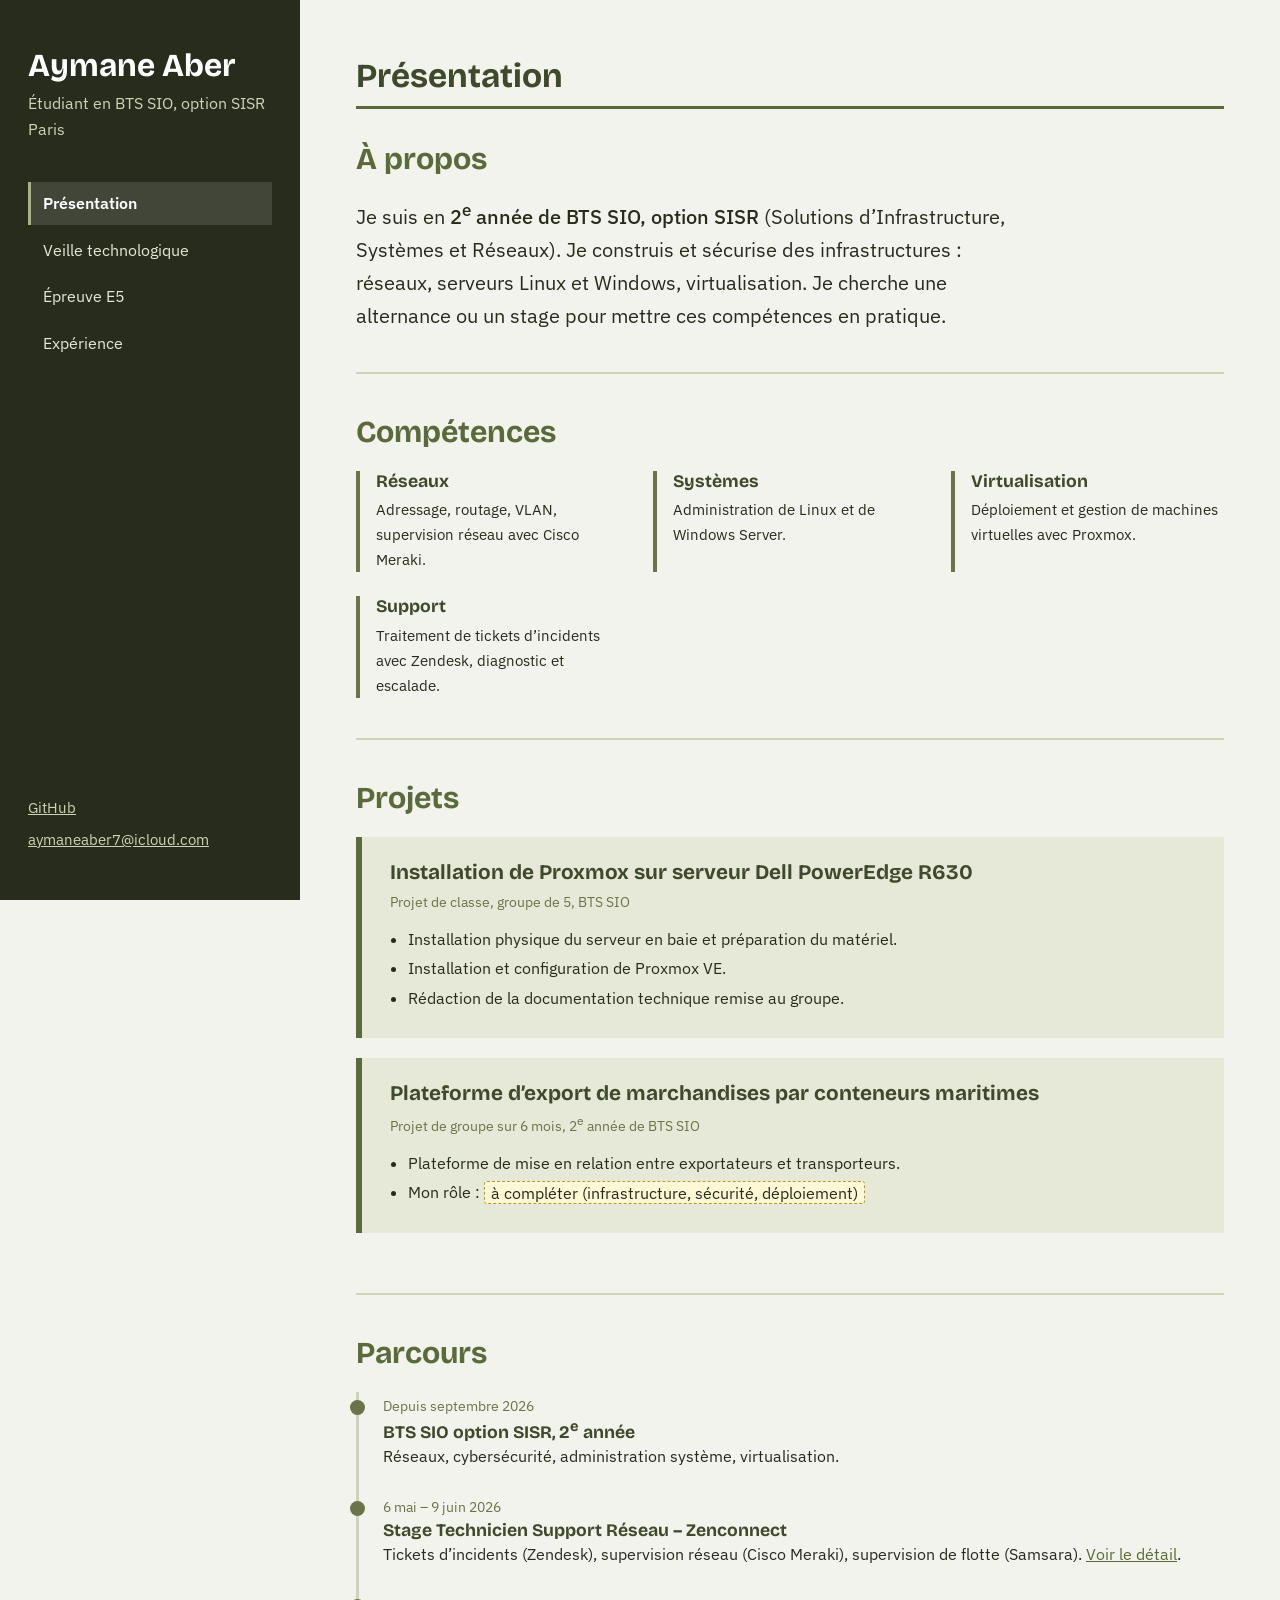
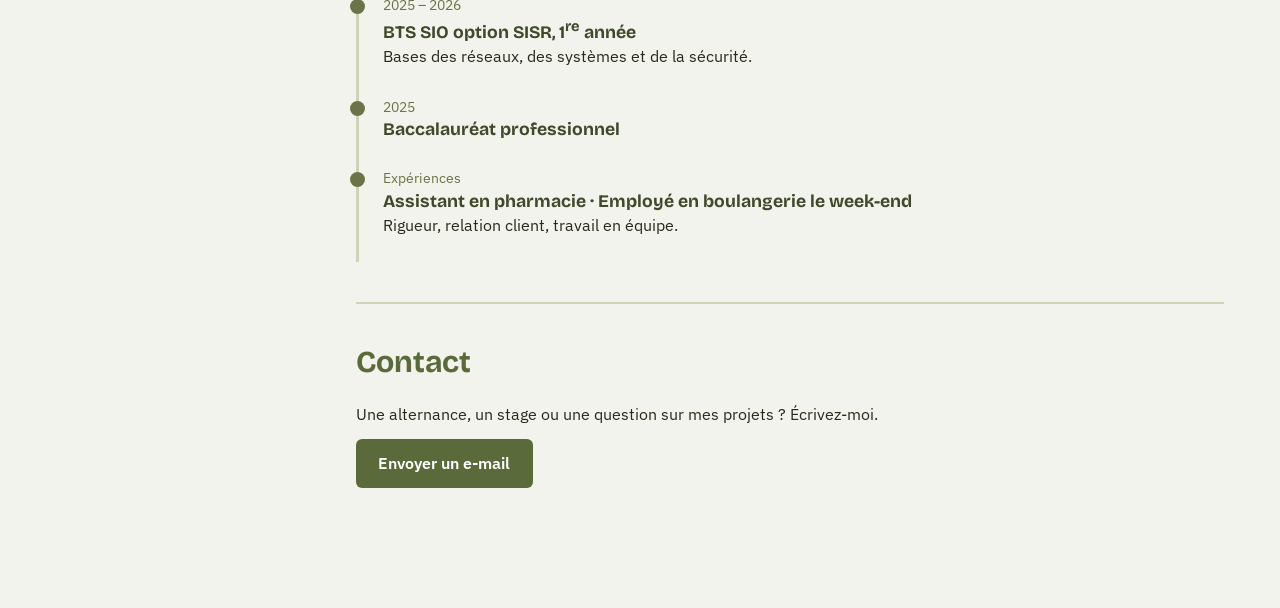
==== commit 21283e60: "Update navigation and add email link in index.html" ====
--- a/index.html
+++ b/index.html
@@ -17,13 +17,15 @@
 
     <nav aria-label="Navigation principale">
         <a href="index.html" aria-current="page">Présentation</a>
-        <a href="cms.html">CMS</a>
         <a href="veille.html">Veille technologique</a>
         <a href="e5.html">Épreuve E5</a>
         <a href="exp.html">Expérience</a>
     </nav>
 
-    <p class="liens"><a href="https://github.com/Pekno09">GitHub</a></p>
+    <p class="liens">
+        <a href="https://github.com/Pekno09">GitHub</a>
+        <a href="mailto:aymaneaber7@icloud.com">aymaneaber7@icloud.com</a>
+    </p>
 </aside>
 
 <main class="accueil">
--- a/couleur.css
+++ b/couleur.css
@@ -7,7 +7,7 @@
 a{color:var(--kaki-700)}
 a:focus-visible{outline:3px solid var(--kaki-500);outline-offset:3px}
 img{max-width:100%;height:auto}
- 
+
 /* Barre latérale */
 aside{background:var(--kaki-900);color:var(--sauge-100);padding:3rem 1.75rem;position:sticky;top:0;height:100vh;display:flex;flex-direction:column;gap:1.5rem}
 aside .nom{font-family:"Bricolage Grotesque",sans-serif;font-size:2rem;font-weight:700;color:#fff;line-height:1.1}
@@ -16,9 +16,9 @@
 aside nav a{color:var(--sauge-100);text-decoration:none;padding:.5rem .75rem;border-left:3px solid transparent}
 aside nav a:hover{background:rgba(255,255,255,.07);border-left-color:var(--kaki-500)}
 aside nav a[aria-current="page"]{background:rgba(255,255,255,.12);border-left-color:#aab37a;color:#fff;font-weight:600}
-aside .liens{margin-top:auto;font-size:.95rem}
+aside .liens{margin-top:auto;font-size:.95rem;display:flex;flex-direction:column;gap:.4rem}
 aside .liens a{color:var(--sauge-200)}
- 
+
 /* Contenu */
 main{padding:3.5rem 3.5rem 5rem;max-width:68rem;width:100%}
 main>h1{font-size:2.1rem;padding-bottom:.6rem;border-bottom:3px solid var(--kaki-700);margin-bottom:2rem}
@@ -35,7 +35,11 @@
 .bouton{display:inline-block;margin-top:.75rem;padding:.7rem 1.4rem;background:var(--kaki-700);color:#fff;text-decoration:none;border-radius:6px;font-weight:600}
 .bouton:hover{background:var(--kaki-800)}
 .note{font-size:.9rem;color:#454b36;margin-top:.6rem}
- 
+.cle{background:var(--sauge-100);border-left:4px solid var(--kaki-500);padding:.8rem 1rem;border-radius:4px;margin-top:.8rem}
+.sources{font-size:.9rem}
+.sources li{margin:.35rem 0;overflow-wrap:anywhere}
+sup a{text-decoration:none}
+
 /* Tableaux */
 .defile{overflow-x:auto}
 table{border-collapse:collapse;width:100%;font-size:.93rem}
@@ -46,7 +50,7 @@
 .synthese{min-width:44rem;background:#fff}
 .synthese .bande td{background:var(--sauge-100);font-weight:600;color:var(--kaki-800)}
 .synthese ul{padding-left:1.1rem}
- 
+
 /* Page d'accueil */
 .accueil section{padding:2.5rem 0;border-top:2px solid var(--sauge-200)}
 .accueil section:first-of-type{border-top:0;padding-top:0}
@@ -67,7 +71,7 @@
 .parcours li::before{content:"";position:absolute;left:-9px;top:.5rem;width:15px;height:15px;background:var(--kaki-500);border-radius:50%}
 .parcours .date{color:var(--kaki-500);font-size:.9rem}
 .parcours h3{font-size:1.1rem}
- 
+
 @media (max-width:860px){
   body{grid-template-columns:1fr}
   aside{position:static;height:auto;padding:1.5rem}
@@ -76,4 +80,3 @@
   main{padding:2rem 1.25rem 4rem}
   main>h1{font-size:1.6rem}
 }
- 
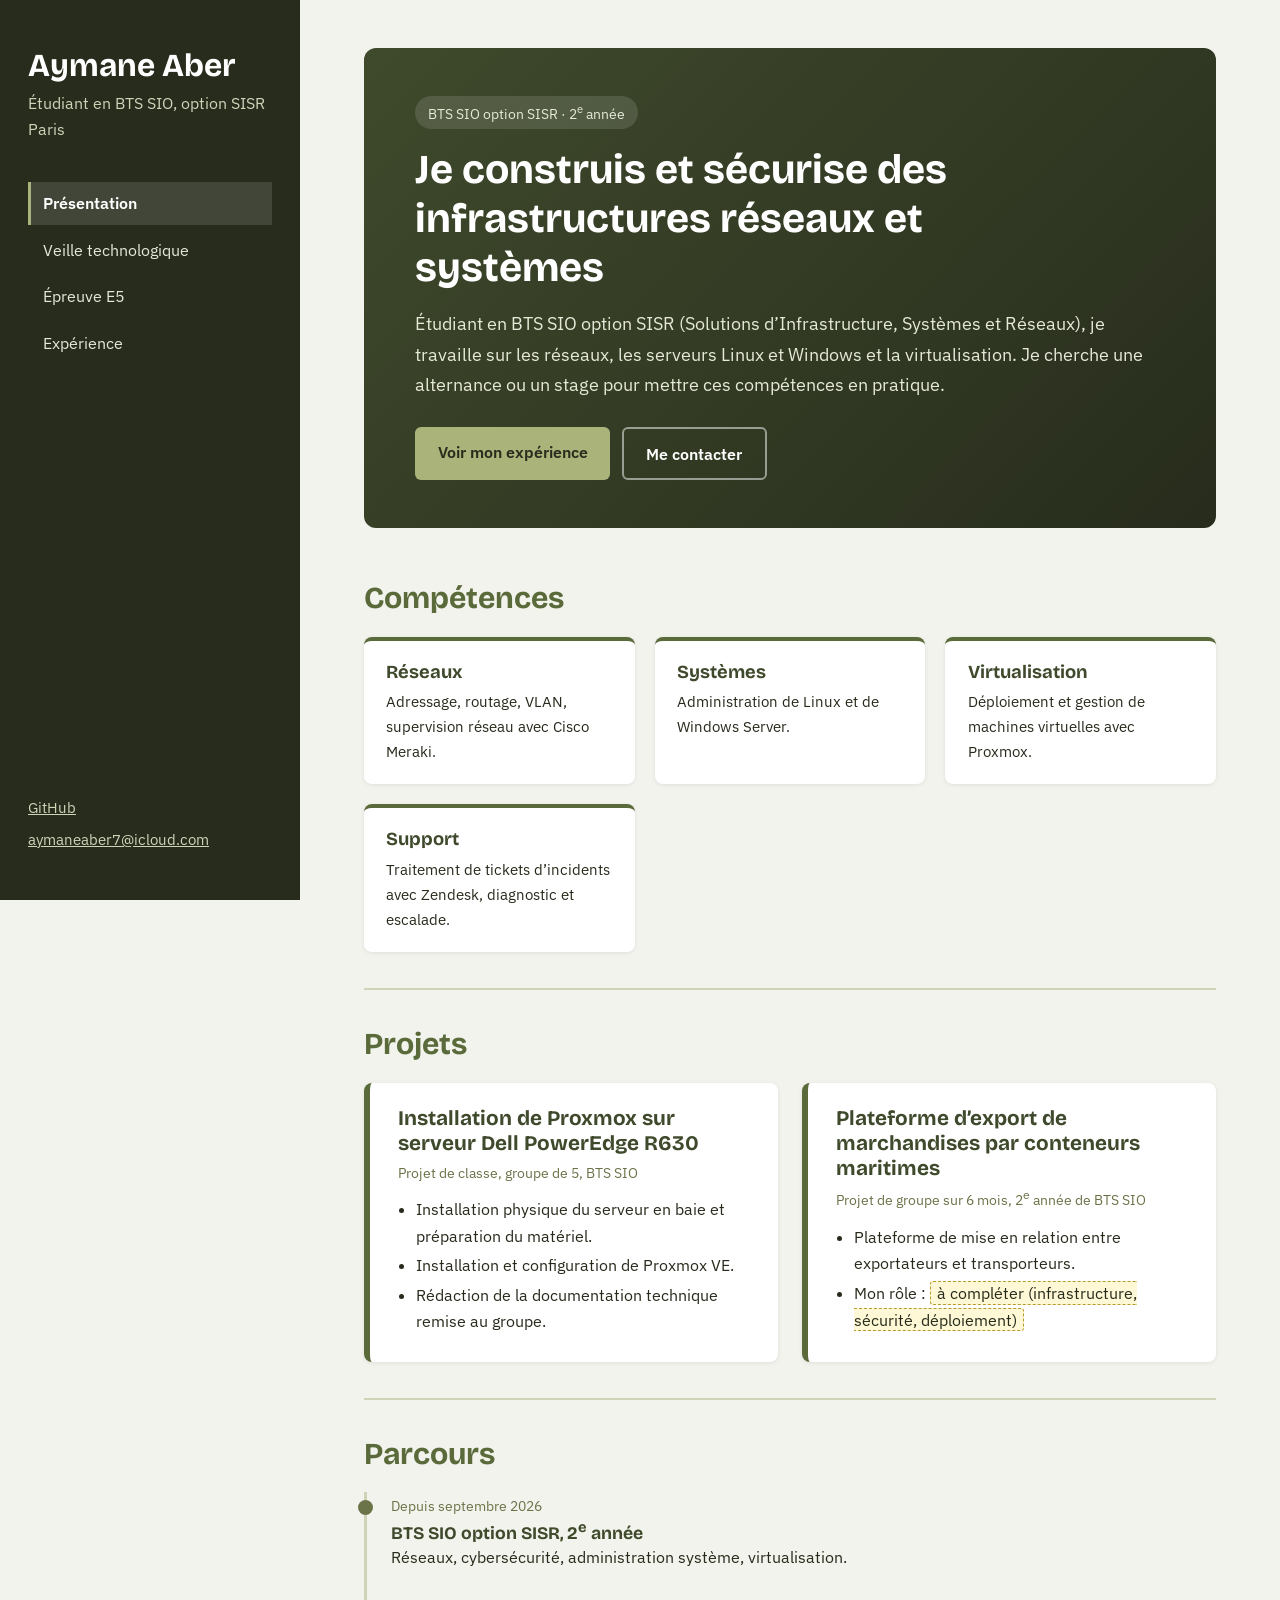
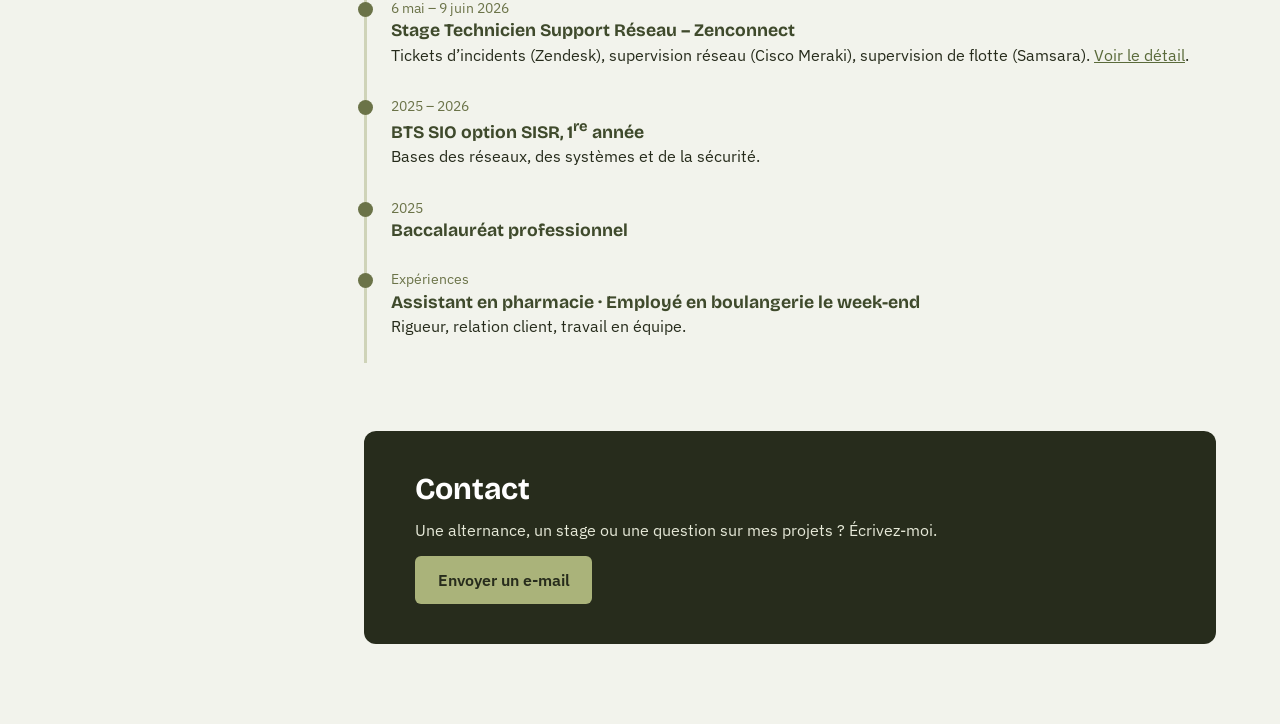
==== commit b934b211: "Revamp homepage layout and content structure" ====
--- a/index.html
+++ b/index.html
@@ -29,12 +29,20 @@
 </aside>
 
 <main class="accueil">
-    <h1>Présentation</h1>
 
-    <section id="apropos">
-        <h2>À propos</h2>
-        <p class="intro">Je suis en <strong>2<sup>e</sup> année de BTS SIO, option SISR</strong> (Solutions d’Infrastructure, Systèmes et Réseaux). Je construis et sécurise des infrastructures : réseaux, serveurs Linux et Windows, virtualisation. Je cherche une alternance ou un stage pour mettre ces compétences en pratique.</p>
-    </section>
+    <div class="hero" id="apropos">
+        <span class="etiquette">BTS SIO option SISR · 2<sup>e</sup> année</span>
+        <h1>Je construis et sécurise des infrastructures réseaux et systèmes</h1>
+        <p>
+            Étudiant en BTS SIO option SISR (Solutions d’Infrastructure, Systèmes et Réseaux), je travaille sur les réseaux,
+            les serveurs Linux et Windows et la virtualisation. Je cherche une alternance ou un stage pour mettre
+            ces compétences en pratique.
+        </p>
+        <div class="actions">
+            <a class="bouton" href="exp.html">Voir mon expérience</a>
+            <a class="bouton second" href="#contact">Me contacter</a>
+        </div>
+    </div>
 
     <section id="competences">
         <h2>Compétences</h2>
@@ -48,23 +56,25 @@
 
     <section id="projets">
         <h2>Projets</h2>
-        <article class="projet">
-            <h3>Installation de Proxmox sur serveur Dell PowerEdge R630</h3>
-            <p class="meta">Projet de classe, groupe de 5, BTS SIO</p>
-            <ul>
-                <li>Installation physique du serveur en baie et préparation du matériel.</li>
-                <li>Installation et configuration de Proxmox VE.</li>
-                <li>Rédaction de la documentation technique remise au groupe.</li>
-            </ul>
-        </article>
-        <article class="projet">
-            <h3>Plateforme d’export de marchandises par conteneurs maritimes</h3>
-            <p class="meta">Projet de groupe sur 6 mois, 2<sup>e</sup> année de BTS SIO</p>
-            <ul>
-                <li>Plateforme de mise en relation entre exportateurs et transporteurs.</li>
-                <li>Mon rôle : <span class="todo">à compléter (infrastructure, sécurité, déploiement)</span></li>
-            </ul>
-        </article>
+        <div class="projets-grille">
+            <article class="projet">
+                <h3>Installation de Proxmox sur serveur Dell PowerEdge R630</h3>
+                <p class="meta">Projet de classe, groupe de 5, BTS SIO</p>
+                <ul>
+                    <li>Installation physique du serveur en baie et préparation du matériel.</li>
+                    <li>Installation et configuration de Proxmox VE.</li>
+                    <li>Rédaction de la documentation technique remise au groupe.</li>
+                </ul>
+            </article>
+            <article class="projet">
+                <h3>Plateforme d’export de marchandises par conteneurs maritimes</h3>
+                <p class="meta">Projet de groupe sur 6 mois, 2<sup>e</sup> année de BTS SIO</p>
+                <ul>
+                    <li>Plateforme de mise en relation entre exportateurs et transporteurs.</li>
+                    <li>Mon rôle : <span class="todo">à compléter (infrastructure, sécurité, déploiement)</span></li>
+                </ul>
+            </article>
+        </div>
     </section>
 
     <section id="parcours">
@@ -78,7 +88,7 @@
         </ul>
     </section>
 
-    <section id="contact">
+    <section id="contact" class="contact-box">
         <h2>Contact</h2>
         <p>Une alternance, un stage ou une question sur mes projets ? Écrivez-moi.</p>
         <a class="bouton" href="mailto:aymaneaber7@icloud.com">Envoyer un e-mail</a>
--- a/couleur.css
+++ b/couleur.css
@@ -19,8 +19,8 @@
 aside .liens{margin-top:auto;font-size:.95rem;display:flex;flex-direction:column;gap:.4rem}
 aside .liens a{color:var(--sauge-200)}
 
-/* Contenu */
-main{padding:3.5rem 3.5rem 5rem;max-width:68rem;width:100%}
+/* Contenu : occupe toute la largeur disponible */
+main{padding:3rem clamp(1.5rem,5vw,5rem) 5rem;width:100%;min-width:0}
 main>h1{font-size:2.1rem;padding-bottom:.6rem;border-bottom:3px solid var(--kaki-700);margin-bottom:2rem}
 .carte{background:#fff;border-left:6px solid var(--kaki-700);border-radius:6px;box-shadow:0 1px 4px rgba(0,0,0,.08);padding:1.5rem 1.75rem;margin-bottom:1.5rem}
 .carte h2{font-size:1.3rem;margin-bottom:.75rem}
@@ -52,16 +52,25 @@
 .synthese ul{padding-left:1.1rem}
 
 /* Page d'accueil */
-.accueil section{padding:2.5rem 0;border-top:2px solid var(--sauge-200)}
-.accueil section:first-of-type{border-top:0;padding-top:0}
+.hero{background:linear-gradient(135deg,var(--kaki-800),var(--kaki-900));color:var(--sauge-100);border-radius:12px;padding:3rem clamp(1.5rem,4vw,3.5rem);margin-bottom:1rem}
+.hero .etiquette{display:inline-block;background:rgba(255,255,255,.12);color:var(--sauge-100);padding:.25rem .8rem;border-radius:999px;font-size:.85rem;margin-bottom:1rem}
+.hero h1{color:#fff;font-size:clamp(1.9rem,3.2vw,2.8rem);margin-bottom:1rem;max-width:44rem}
+.hero p{font-size:1.15rem;max-width:48rem}
+.hero .actions{display:flex;flex-wrap:wrap;gap:.75rem;margin-top:1.75rem}
+.hero .bouton{margin-top:0;background:#aab37a;color:var(--kaki-900)}
+.hero .bouton:hover{background:#c3cc95}
+.hero .bouton.second{background:transparent;color:#fff;border:2px solid rgba(255,255,255,.5)}
+.hero .bouton.second:hover{background:rgba(255,255,255,.1)}
+
+.accueil section{padding:2.25rem 0;border-top:2px solid var(--sauge-200)}
+.accueil section:first-of-type{border-top:0}
 .accueil h2{font-size:1.9rem;color:var(--kaki-700);margin-bottom:1.25rem}
-.intro{font-size:1.25rem;max-width:42rem}
-.intro strong{font-weight:500}
-.competences{display:grid;grid-template-columns:repeat(auto-fit,minmax(14rem,1fr));gap:1.5rem}
-.competences div{border-left:4px solid var(--kaki-500);padding-left:1rem}
-.competences h3{font-size:1.1rem;margin-bottom:.35rem}
+.competences{display:grid;grid-template-columns:repeat(auto-fit,minmax(15rem,1fr));gap:1.25rem}
+.competences div{background:#fff;border-top:4px solid var(--kaki-700);border-radius:8px;padding:1.25rem 1.4rem;box-shadow:0 1px 4px rgba(0,0,0,.08)}
+.competences h3{font-size:1.15rem;margin-bottom:.4rem}
 .competences p{font-size:.95rem}
-.projet{background:var(--sauge-100);border-left:6px solid var(--kaki-700);padding:1.5rem 1.75rem;margin-bottom:1.25rem}
+.projets-grille{display:grid;grid-template-columns:repeat(auto-fit,minmax(22rem,1fr));gap:1.5rem}
+.projet{background:#fff;border-left:6px solid var(--kaki-700);border-radius:8px;box-shadow:0 1px 4px rgba(0,0,0,.08);padding:1.5rem 1.75rem}
 .projet h3{font-size:1.3rem;margin-bottom:.25rem}
 .projet .meta{color:var(--kaki-500);font-size:.9rem;margin-bottom:.75rem}
 .projet ul{padding-left:1.1rem}
@@ -71,6 +80,10 @@
 .parcours li::before{content:"";position:absolute;left:-9px;top:.5rem;width:15px;height:15px;background:var(--kaki-500);border-radius:50%}
 .parcours .date{color:var(--kaki-500);font-size:.9rem}
 .parcours h3{font-size:1.1rem}
+.accueil .contact-box{background:var(--kaki-900);color:var(--sauge-100);border-radius:12px;padding:2.5rem clamp(1.5rem,4vw,3.5rem);border-top:0;margin-top:2rem}
+.accueil .contact-box h2{color:#fff;margin-bottom:.6rem}
+.contact-box .bouton{background:#aab37a;color:var(--kaki-900)}
+.contact-box .bouton:hover{background:#c3cc95}
 
 @media (max-width:860px){
   body{grid-template-columns:1fr}
@@ -79,4 +92,5 @@
   aside .liens{margin-top:0}
   main{padding:2rem 1.25rem 4rem}
   main>h1{font-size:1.6rem}
+  .projets-grille{grid-template-columns:1fr}
 }
